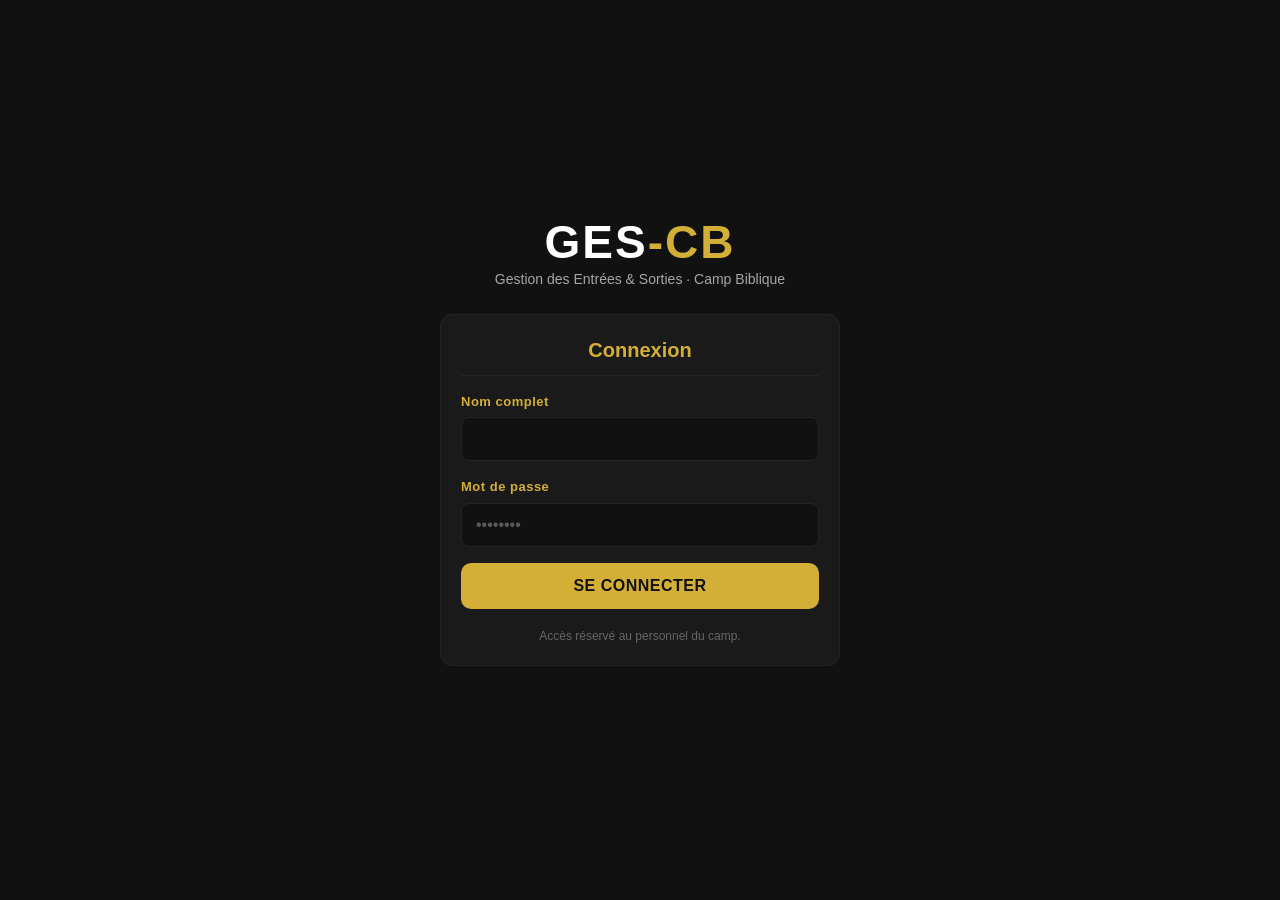
==== accueil.html @ 9dfbccb9 "first commit" ====
<!DOCTYPE html>
<html lang="fr">
<head>
  <meta charset="UTF-8" />
  <meta name="viewport" content="width=device-width, initial-scale=1.0" />
  <title>Accueil · GES-CB</title>
  <link rel="stylesheet" href="css/style.css" />
  <link rel="stylesheet" href="css/components.css" />
  <link rel="stylesheet" href="css/responsive.css" />
</head>
<body>
  <div class="conteneur">
    <div class="logo" style="margin-top:10px;">
      <div class="sigle">GES<span>-CB</span></div>
      <div class="sous-titre">Camp Biblique · Menu principal</div>
    </div>

    <div id="psaume-du-jour"></div>

    <div id="grille-menu" class="grille-menu"></div>
  </div>

  <script src="js/db.js"></script>
  <script src="js/auth.js"></script>
  <script src="js/ui.js"></script>
  <script>
    (function () {
      if (!AUTH.exigerSession()) return;
      UI.installerNavbar("accueil.html");

      const role = DB.roleActuel();
      const grille = document.getElementById("grille-menu");

      // Psaume du jour : visible pour l'agent de porte (Tantine Nadicha)
      if (role === "ADMIN") {
        const psaume = DB.psaumeDuJour();
        document.getElementById("psaume-du-jour").innerHTML =
          '<div class="psaume">' +
          '<div class="psaume-titre">📖 Psaume du jour</div>' +
          '<div class="psaume-texte">« ' + psaume.texte + ' »</div>' +
          '<div class="psaume-ref">— ' + psaume.reference + " —</div>" +
          "</div>";
      }

      const cartes = [];
      if (role === "ADMIN") {
        cartes.push(
          { href: "moniteurs.html", icone: "🎓", titre: "Moniteurs & Aides", desc: "Sorties et retours des moniteurs" },
          { href: "enfants.html", icone: "🧒", titre: "Enfants", desc: "Mouvements des enfants" },
          { href: "visiteurs.html", icone: "🤝", titre: "Visiteurs", desc: "Arrivées et départs" }
        );
      }
      if (role === "SUPER_ADMIN") {
        cartes.push(
          { href: "statistiques.html", icone: "📊", titre: "Statistiques", desc: "Présences en temps réel" }
        );
      }

      if (cartes.length === 0) {
        grille.innerHTML = '<p style="color:#888; text-align:center;">Aucun accès disponible.</p>';
        return;
      }

      grille.innerHTML = cartes
        .map(function (c) {
          return (
            '<a class="carte-menu" href="' + c.href + '">' +
            '<div class="icone">' + c.icone + "</div>" +
            "<h3>" + c.titre + "</h3>" +
            "<p>" + c.desc + "</p>" +
            "</a>"
          );
        })
        .join("");
    })();
  </script>
</body>
</html>
---- css/style.css ----
:root {
  --noir: #111111;
  --noir-2: #1A1A1A;
  --noir-3: #242424;
  --or: #D4AF37;
  --or-fonce: #C5A059;
  --blanc: #FFFFFF;
  --texte: #F8F9FA;
  --texte-muet: #A6A6A6;
  --vert: #27AE60;
  --rouge: #E74C3C;
  --orange: #E67E22;
  --danger-bg: #3A1414;
}

* {
  margin: 0;
  padding: 0;
  box-sizing: border-box;
}

html, body {
  height: 100%;
}

body {
  font-family: "Segoe UI", "Roboto", Arial, sans-serif;
  background: var(--noir);
  color: var(--texte);
  min-height: 100vh;
  line-height: 1.5;
}

/* FLASH ECRAN POUR VALIDATION (idee 4) */
body.flash-sortie::after {
  content: "";
  position: fixed;
  inset: 0;
  background: rgba(39, 174, 96, 0.25);
  pointer-events: none;
  animation: flashFade 0.6s ease-out forwards;
  z-index: 9999;
}

body.flash-retour::after {
  content: "";
  position: fixed;
  inset: 0;
  background: rgba(231, 76, 60, 0.25);
  pointer-events: none;
  animation: flashFade 0.6s ease-out forwards;
  z-index: 9999;
}

@keyframes flashFade {
  from { opacity: 1; }
  to { opacity: 0; }
}

/* PAGE CONNEXION */
.page-connexion {
  min-height: 100vh;
  display: flex;
  flex-direction: column;
  align-items: center;
  justify-content: center;
  padding: 20px;
}

.logo {
  text-align: center;
  margin-bottom: 24px;
}

.logo .sigle {
  font-size: 46px;
  font-weight: 900;
  letter-spacing: 2px;
  color: var(--blanc);
  line-height: 1;
}

.logo .sigle span {
  color: var(--or);
}

.logo h1 {
  font-size: 26px;
  margin-top: 8px;
  letter-spacing: 1px;
}

.logo .sous-titre {
  color: var(--texte-muet);
  font-size: 14px;
  margin-top: 4px;
}

/* HORLOGE */
.horloge {
  font-family: "Consolas", monospace;
  font-size: 20px;
  color: var(--or);
  letter-spacing: 2px;
}

/* HEADER + NAVIGATION */
.topbar {
  background: var(--noir-2);
  border-bottom: 2px solid var(--or);
  padding: 12px 16px;
  display: flex;
  flex-wrap: wrap;
  align-items: center;
  justify-content: space-between;
  gap: 10px;
  position: sticky;
  top: 0;
  z-index: 100;
}

.topbar .titre {
  font-size: 18px;
  font-weight: 700;
}

.topbar .titre span {
  color: var(--or);
}

.topbar .utilisateur {
  font-size: 13px;
  color: var(--texte-muet);
}

.topbar .utilisateur strong {
  color: var(--or);
}

nav.menu {
  background: var(--noir-2);
  display: flex;
  flex-wrap: wrap;
  gap: 6px;
  padding: 10px 16px;
  border-bottom: 1px solid var(--noir-3);
}

nav.menu a {
  color: var(--texte);
  text-decoration: none;
  padding: 8px 16px;
  border-radius: 6px;
  font-size: 14px;
  font-weight: 600;
  border: 1px solid transparent;
  transition: all 0.15s;
}

nav.menu a:hover {
  background: var(--noir-3);
  color: var(--or);
}

nav.menu a.active {
  background: var(--or);
  color: var(--noir);
}

.conteneur {
  max-width: 1100px;
  margin: 0 auto;
  padding: 20px 16px 60px;
}

/* ALERTE SORTIE LONGUE (idee 2) */
.alerte-longue {
  background: var(--danger-bg);
  border: 2px solid var(--rouge);
  color: #FFB3B3;
  border-radius: 10px;
  padding: 12px 16px;
  margin-bottom: 12px;
  font-weight: 700;
  display: flex;
  align-items: center;
  gap: 10px;
  animation: clignote 1.2s infinite;
}

@keyframes clignote {
  0%, 100% { box-shadow: 0 0 0 0 rgba(231, 76, 60, 0.5); }
  50% { box-shadow: 0 0 18px 4px rgba(231, 76, 60, 0.4); }
}

/* CARTES MENU ACCUEIL */
.psaume {
  background: var(--noir-2);
  border: 2px solid var(--or);
  border-radius: 12px;
  padding: 18px 22px;
  text-align: center;
  margin: 18px auto 0;
  max-width: 640px;
}

.psaume-titre {
  color: var(--or);
  font-weight: 800;
  letter-spacing: 1.5px;
  text-transform: uppercase;
  font-size: 13px;
  margin-bottom: 8px;
}

.psaume-texte {
  font-size: 18px;
  font-style: italic;
  line-height: 1.6;
}

.psaume-ref {
  color: var(--texte-muet);
  font-size: 14px;
  margin-top: 10px;
}

@media (max-width: 768px) {
  .psaume-texte {
    font-size: 16px;
  }
}


.grille-menu {
  display: grid;
  grid-template-columns: repeat(auto-fit, minmax(240px, 1fr));
  gap: 16px;
  margin-top: 20px;
}

.carte-menu {
  background: var(--noir-2);
  border: 1px solid var(--noir-3);
  border-radius: 12px;
  padding: 24px;
  text-align: center;
  text-decoration: none;
  color: var(--texte);
  transition: all 0.15s;
}

.carte-menu:hover {
  border-color: var(--or);
  transform: translateY(-3px);
}

.carte-menu .icone {
  font-size: 36px;
  margin-bottom: 10px;
}

.carte-menu h3 {
  color: var(--or);
  font-size: 18px;
}

.carte-menu p {
  color: var(--texte-muet);
  font-size: 13px;
  margin-top: 6px;
}
---- css/components.css ----
/* ====== FORMULAIRES ====== */
.form-groupe {
  margin-bottom: 16px;
}

label.champ-label {
  display: block;
  font-size: 13px;
  font-weight: 700;
  color: var(--or);
  margin-bottom: 6px;
  letter-spacing: 0.5px;
}

input[type="text"],
input[type="password"],
input[type="tel"],
input[type="search"],
select,
textarea {
  width: 100%;
  background: var(--noir);
  border: 1px solid var(--noir-3);
  color: var(--blanc);
  border-radius: 8px;
  padding: 12px 14px;
  font-size: 16px;
  outline: none;
  transition: border-color 0.15s;
}

input:focus,
select:focus,
textarea:focus {
  border-color: var(--or);
}

::placeholder {
  color: #5A5A5A;
}

/* ====== BOUTONS ====== */
.btn {
  display: inline-flex;
  align-items: center;
  justify-content: center;
  gap: 8px;
  background: var(--or);
  color: var(--noir);
  border: none;
  border-radius: 10px;
  padding: 14px 22px;
  font-size: 16px;
  font-weight: 800;
  cursor: pointer;
  transition: all 0.15s;
  width: 100%;
  text-transform: uppercase;
  letter-spacing: 0.5px;
}

.btn:hover {
  background: var(--or-fonce);
  transform: translateY(-1px);
}

.btn:active {
  transform: scale(0.98);
}

.btn:disabled {
  background: #3A3A3A;
  color: #777;
  cursor: not-allowed;
  transform: none;
}

.btn-gris {
  background: var(--noir-3);
  color: var(--texte);
}

.btn-gris:hover {
  background: #333;
  color: var(--or);
}

.btn-danger {
  background: var(--rouge);
  color: var(--blanc);
}

.btn-danger:hover {
  background: #C0392B;
}

.btn-vert {
  background: var(--vert);
  color: var(--blanc);
}

.btn-vert:hover {
  background: #1E8449;
}

.btn-petit {
  padding: 8px 14px;
  font-size: 13px;
  border-radius: 8px;
  width: auto;
}

.btn-deconnexion {
  background: transparent;
  border: 1px solid var(--rouge);
  color: var(--rouge);
  padding: 6px 12px;
  font-size: 13px;
  border-radius: 8px;
  cursor: pointer;
  width: auto;
}

.btn-deconnexion:hover {
  background: var(--rouge);
  color: var(--blanc);
}

/* ====== CARTES / PANNEAUX ====== */
.carte {
  background: var(--noir-2);
  border: 1px solid var(--noir-3);
  border-radius: 12px;
  padding: 20px;
  margin-bottom: 16px;
}

.carte h2 {
  color: var(--or);
  font-size: 20px;
  margin-bottom: 16px;
  border-bottom: 1px solid var(--noir-3);
  padding-bottom: 10px;
}

.carte h3 {
  color: var(--or);
  font-size: 16px;
  margin-bottom: 12px;
}

.deux-colonnes {
  display: grid;
  grid-template-columns: 1fr 1fr;
  gap: 16px;
}

@media (max-width: 800px) {
  .deux-colonnes {
    grid-template-columns: 1fr;
  }
}

/* ====== GRILLE NOMS / INITIALES (agents) ====== */
.grille-personnes {
  display: grid;
  grid-template-columns: repeat(auto-fill, minmax(150px, 1fr));
  gap: 12px;
  margin: 12px 0;
}

.carte-personne {
  background: var(--noir);
  border: 2px solid var(--noir-3);
  border-radius: 10px;
  padding: 12px;
  text-align: center;
  cursor: pointer;
  transition: all 0.12s;
  user-select: none;
}

.carte-personne:hover {
  border-color: var(--or);
}

.carte-personne.selectionnee {
  background: var(--noir-3);
  border-color: var(--or);
  box-shadow: 0 0 12px rgba(212, 175, 55, 0.35);
}

.carte-personne .initiale {
  display: block;
  font-size: 22px;
  font-weight: 900;
  color: var(--or);
}

.carte-personne .nom {
  display: block;
  font-size: 13px;
  color: var(--texte);
  margin-top: 4px;
  word-break: break-word;
}

.carte-personne .role {
  display: block;
  font-size: 11px;
  color: var(--texte-muet);
  margin-top: 2px;
}

.carte-personne.dehors {
  border-color: var(--rouge);
}

.carte-personne.dehors .initiale {
  color: var(--rouge);
}

/* ====== TABLEAUX ====== */
.tableau-enveloppe {
  overflow-x: auto;
}

table.tableau {
  width: 100%;
  border-collapse: collapse;
  background: var(--noir);
  border-radius: 10px;
  overflow: hidden;
}

table.tableau th {
  background: var(--noir-3);
  color: var(--or);
  text-align: left;
  padding: 10px 12px;
  font-size: 13px;
  text-transform: uppercase;
  letter-spacing: 0.5px;
  white-space: nowrap;
}

table.tableau td {
  padding: 10px 12px;
  border-top: 1px solid var(--noir-3);
  font-size: 14px;
  vertical-align: middle;
}

.badge {
  display: inline-block;
  padding: 4px 10px;
  border-radius: 20px;
  font-size: 12px;
  font-weight: 800;
}

.badge-vert {
  background: rgba(39, 174, 96, 0.15);
  color: var(--vert);
  border: 1px solid var(--vert);
}

.badge-rouge {
  background: rgba(231, 76, 60, 0.15);
  color: var(--rouge);
  border: 1px solid var(--rouge);
}

.badge-orange {
  background: rgba(230, 126, 34, 0.15);
  color: var(--orange);
  border: 1px solid var(--orange);
}

/* ====== STATISTIQUES ====== */
.grille-stats {
  display: grid;
  grid-template-columns: repeat(auto-fit, minmax(200px, 1fr));
  gap: 14px;
  margin-bottom: 20px;
}

.carte-stat {
  background: var(--noir-2);
  border: 1px solid var(--noir-3);
  border-radius: 12px;
  padding: 18px;
  text-align: center;
}

.carte-stat .valeur {
  font-size: 40px;
  font-weight: 900;
  color: var(--or);
}

.carte-stat .libelle {
  font-size: 13px;
  color: var(--texte-muet);
  margin-top: 4px;
  text-transform: uppercase;
  letter-spacing: 0.5px;
}

.carte-stat.danger .valeur {
  color: var(--rouge);
}

/* ====== TOAST ====== */
#zone-toast {
  position: fixed;
  bottom: 20px;
  left: 50%;
  transform: translateX(-50%);
  z-index: 10000;
  display: flex;
  flex-direction: column;
  gap: 8px;
  width: min(92vw, 420px);
}

.toast {
  background: var(--noir-2);
  border: 2px solid var(--or);
  color: var(--texte);
  padding: 12px 16px;
  border-radius: 10px;
  font-weight: 700;
  text-align: center;
  box-shadow: 0 6px 20px rgba(0, 0, 0, 0.6);
  animation: toastIn 0.25s ease-out;
}

.toast.erreur {
  border-color: var(--rouge);
  color: #FFB3B3;
}

.toast.ok {
  border-color: var(--vert);
}

@keyframes toastIn {
  from { opacity: 0; transform: translateY(12px); }
  to { opacity: 1; transform: translateY(0); }
}

/* ====== MODALE (historique, idees 3) ====== */
.modale-fond {
  position: fixed;
  inset: 0;
  background: rgba(0, 0, 0, 0.75);
  display: none;
  align-items: center;
  justify-content: center;
  z-index: 2000;
  padding: 16px;
}

.modale-fond.visible {
  display: flex;
}

.modale {
  background: var(--noir-2);
  border: 2px solid var(--or);
  border-radius: 12px;
  width: min(94vw, 640px);
  max-height: 85vh;
  overflow-y: auto;
  padding: 20px;
}

.modale h3 {
  color: var(--or);
  margin-bottom: 12px;
}

.modale .fermer {
  float: right;
  background: none;
  border: none;
  color: var(--rouge);
  font-size: 22px;
  cursor: pointer;
}

/* ====== BARRE RECHERCHE ====== */
.barre-recherche {
  position: relative;
  margin-bottom: 14px;
}

.barre-recherche input {
  padding-left: 40px;
  font-size: 17px;
}

.barre-recherche .loupe {
  position: absolute;
  left: 14px;
  top: 50%;
  transform: translateY(-50%);
  color: var(--or);
  font-size: 16px;
}

.suggestion {
  margin-top: 8px;
}

.suggestion .sug {
  display: inline-block;
  background: var(--noir-3);
  border: 1px solid var(--noir-3);
  color: var(--texte);
  border-radius: 20px;
  padding: 6px 14px;
  margin: 4px 4px 0 0;
  cursor: pointer;
  font-size: 13px;
}

.suggestion .sug:hover {
  border-color: var(--or);
  color: var(--or);
}

/* ====== RECAP SORTIE (bas de page) ====== */
.recap-zone {
  margin-top: 16px;
  padding: 16px;
  background: var(--noir);
  border: 1px dashed var(--or);
  border-radius: 10px;
  font-size: 14px;
  color: var(--texte);
  display: none;
}

.recap-zone.visible {
  display: block;
}

.recap-zone .ligne {
  display: flex;
  justify-content: space-between;
  padding: 4px 0;
  border-bottom: 1px solid var(--noir-3);
}

.recap-zone .ligne:last-child {
  border-bottom: none;
}

.recap-zone .label {
  color: var(--texte-muet);
}
---- css/responsive.css ----
/* ====== RESPONSIVE ====== */
@media (max-width: 768px) {
  .topbar {
    padding: 10px 12px;
  }

  .topbar .titre {
    font-size: 15px;
  }

  .horloge {
    font-size: 15px;
  }

  nav.menu a {
    padding: 10px 12px;
    font-size: 13px;
    flex: 1;
    text-align: center;
    min-width: 44%;
  }

  .grille-personnes {
    grid-template-columns: repeat(auto-fill, minmax(120px, 1fr));
    gap: 8px;
  }

  .carte-personne {
    padding: 10px 6px;
  }

  .carte-personne .initiale {
    font-size: 18px;
  }

  .btn {
    padding: 15px 14px;
    font-size: 15px;
  }

  .conteneur {
    padding: 14px 12px 80px;
  }

  .carte-stat .valeur {
    font-size: 32px;
  }
}

@media (max-width: 420px) {
  .grille-menu {
    grid-template-columns: 1fr;
  }

  .logo h1 {
    font-size: 21px;
  }
}

/* Orientation paysage smartphone : compact */
@media (max-width: 900px) and (orientation: landscape) {
  .topbar {
    position: static;
  }
}

/* Aides pour grand écran tactile */
@media (min-width: 1024px) {
  .btn {
    cursor: pointer;
  }
}
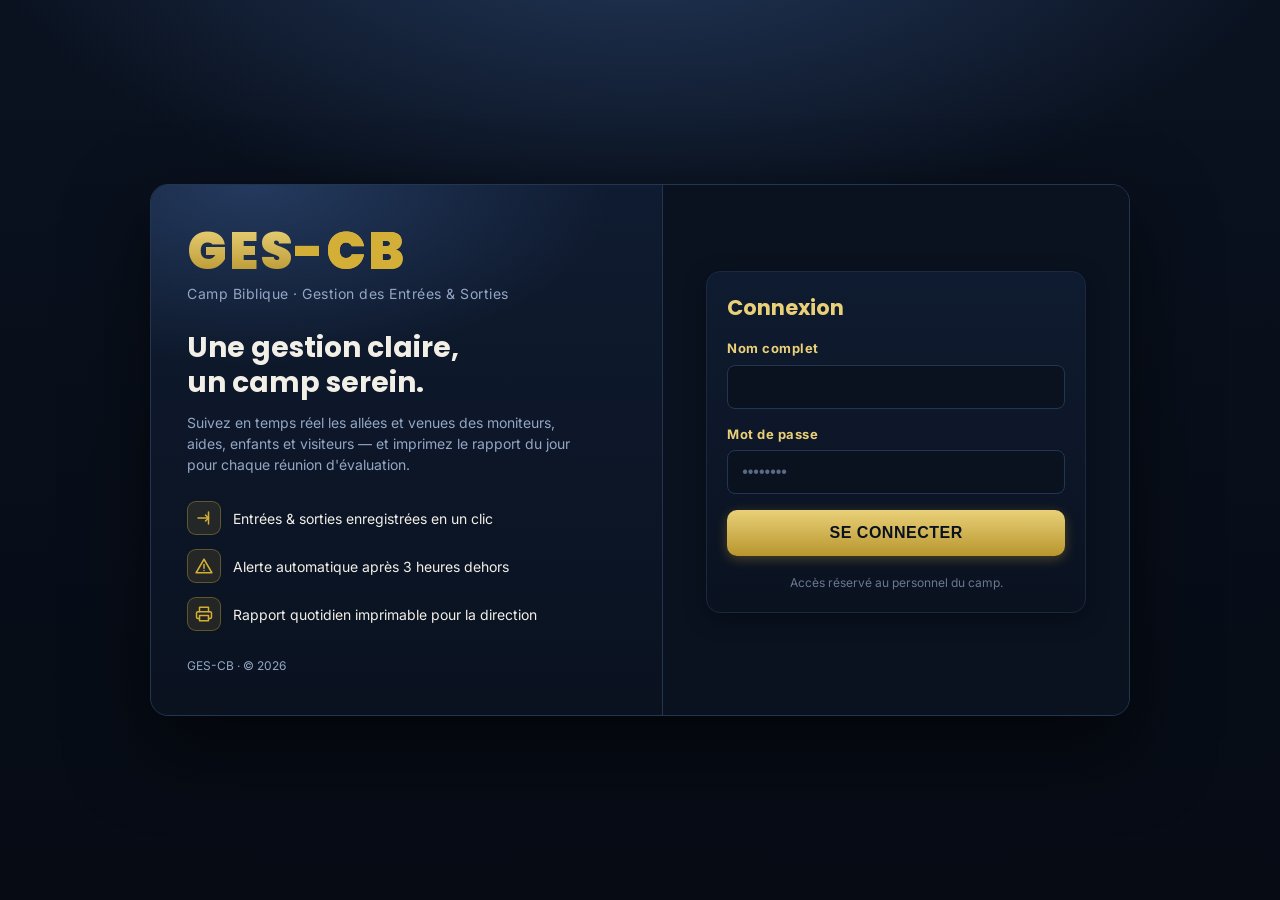
==== commit dc0bd59d: "Polices Poppins/Inter embarquees, icones SVG, connexion 2 panneaux, favicon, splash accueil" ====
--- a/accueil.html
+++ b/accueil.html
@@ -4,15 +4,30 @@
   <meta charset="UTF-8" />
   <meta name="viewport" content="width=device-width, initial-scale=1.0" />
   <title>Accueil · GES-CB</title>
+  <link rel="icon" href="favicon.svg" type="image/svg+xml" />
+  <link rel="stylesheet" href="css/fonts.css" />
   <link rel="stylesheet" href="css/style.css" />
   <link rel="stylesheet" href="css/components.css" />
   <link rel="stylesheet" href="css/responsive.css" />
 </head>
 <body>
+  <div id="splash" class="splash">
+    <div class="splash-sigle">GES<span>-CB</span></div>
+    <div class="splash-ligne"></div>
+    <div class="splash-sous">Camp Biblique</div>
+    <div class="splash-bienvenue">Bienvenue</div>
+  </div>
+
   <div class="conteneur">
-    <div class="logo" style="margin-top:10px;">
-      <div class="sigle">GES<span>-CB</span></div>
-      <div class="sous-titre">Camp Biblique · Menu principal</div>
+
+    <div class="en-tete-page">
+      <span class="en-tete-icone">
+        <svg class="icone" width="28" height="28" viewBox="0 0 24 24" fill="none" stroke="currentColor" stroke-width="2" stroke-linecap="round" stroke-linejoin="round" aria-hidden="true"><path d="M3 11.5 12 4l9 7.5"/><path d="M5.5 9.5V21h13V9.5"/><path d="M10 21v-6h4v6"/></svg>
+      </span>
+      <div>
+        <h1>Accueil</h1>
+        <p>Camp Biblique · Menu principal</p>
+      </div>
     </div>
 
     <div id="psaume-du-jour"></div>
@@ -23,55 +38,57 @@
   <script src="js/db.js"></script>
   <script src="js/auth.js"></script>
   <script src="js/ui.js"></script>
+  <script src="js/icons.js"></script>
   <script>
     (function () {
       if (!AUTH.exigerSession()) return;
       UI.installerNavbar("accueil.html");
 
-      const role = DB.roleActuel();
       const grille = document.getElementById("grille-menu");
 
-      // Psaume du jour : visible pour l'agent de porte (Tantine Nadicha)
-      if (role === "ADMIN") {
-        const psaume = DB.psaumeDuJour();
-        document.getElementById("psaume-du-jour").innerHTML =
-          '<div class="psaume">' +
-          '<div class="psaume-titre">📖 Psaume du jour</div>' +
-          '<div class="psaume-texte">« ' + psaume.texte + ' »</div>' +
-          '<div class="psaume-ref">— ' + psaume.reference + " —</div>" +
-          "</div>";
-      }
+      // Psaume du jour : visible pour Tantine Nadicha
+      const psaume = DB.psaumeDuJour();
+      document.getElementById("psaume-du-jour").innerHTML =
+        '<div class="psaume">' +
+        '<div class="psaume-titre">' +
+        '<svg class="icone" width="16" height="16" viewBox="0 0 24 24" fill="none" stroke="currentColor" stroke-width="2" stroke-linecap="round" stroke-linejoin="round" aria-hidden="true"><path d="M2 3h6a4 4 0 0 1 4 4v14a3 3 0 0 0-3-3H2z"/><path d="M22 3h-6a4 4 0 0 0-4 4v14a3 3 0 0 1 3-3h7z"/></svg>' +
+        " Psaume du jour</div>" +
+        '<div class="psaume-texte">« ' + psaume.texte + ' »</div>' +
+        '<div class="psaume-ref">— ' + psaume.reference + " —</div>" +
+        "</div>";
 
-      const cartes = [];
-      if (role === "ADMIN") {
-        cartes.push(
-          { href: "moniteurs.html", icone: "🎓", titre: "Moniteurs & Aides", desc: "Sorties et retours des moniteurs" },
-          { href: "enfants.html", icone: "🧒", titre: "Enfants", desc: "Mouvements des enfants" },
-          { href: "visiteurs.html", icone: "🤝", titre: "Visiteurs", desc: "Arrivées et départs" }
-        );
-      }
-      if (role === "SUPER_ADMIN") {
-        cartes.push(
-          { href: "statistiques.html", icone: "📊", titre: "Statistiques", desc: "Présences en temps réel" }
-        );
-      }
-
-      if (cartes.length === 0) {
-        grille.innerHTML = '<p style="color:#888; text-align:center;">Aucun accès disponible.</p>';
-        return;
-      }
+      const cartes = [
+        { href: "moniteurs.html", icone: "users", titre: "Moniteurs", desc: "Sorties et retours des moniteurs" },
+        { href: "aides.html", icone: "helpers", titre: "Aides-Moniteurs", desc: "Sorties et retours des aides" },
+        { href: "enfants.html", icone: "child", titre: "Enfants", desc: "Mouvements des enfants" },
+        { href: "visiteurs.html", icone: "door", titre: "Visiteurs", desc: "Arrivées et départs" },
+        { href: "statistiques.html", icone: "chart", titre: "Statistiques", desc: "Présences en temps réel" },
+      ];
 
       grille.innerHTML = cartes
-        .map(function (c) {
+        .map(function (c, i) {
           return (
-            '<a class="carte-menu" href="' + c.href + '">' +
-            '<div class="icone">' + c.icone + "</div>" +
+            '<a class="carte-menu animer" style="animation-delay:' + (0.15 + i * 0.08) + 's" href="' + c.href + '">' +
+            '<div class="icone">' + ICONES(c.icone, 34) + "</div>" +
             "<h3>" + c.titre + "</h3>" +
             "<p>" + c.desc + "</p>" +
             "</a>"
           );
         })
         .join("");
+
+      // Splash de bienvenue : s'estompe après 1,4s (ou au clic)
+      const splash = document.getElementById("splash");
+      function fermerSplash() {
+        if (!splash) return;
+        splash.classList.add("sortie");
+        setTimeout(function () {
+          splash.remove();
+          document.body.classList.add("revele");
+        }, 550);
+      }
+      splash.addEventListener("click", fermerSplash);
+      setTimeout(fermerSplash, 1400);
     })();
   </script>
 </body>
--- a/css/fonts.css
+++ b/css/fonts.css
@@ -0,0 +1,196 @@
+/* =====================================================
+   GES-CB — Polices embarquées (Poppins + Inter)
+   Fonctionne 100% hors-ligne (fichiers locaux).
+   ===================================================== */
+
+/* ----- Inter : texte courant ----- */
+@font-face {
+  font-family: "Inter";
+  font-style: normal;
+  font-weight: 400;
+  src: url("../fonts/inter-400-latin.woff2") format("woff2");
+  unicode-range: U+0000-00FF, U+0131, U+0152-0153, U+02BB-02BC, U+02C6, U+02DA,
+    U+02DC, U+2000-206F, U+2074, U+20AC, U+2122, U+2191, U+2193, U+2212, U+2215,
+    U+FEFF, U+FFFD;
+}
+
+@font-face {
+  font-family: "Inter";
+  font-style: normal;
+  font-weight: 400;
+  src: url("../fonts/inter-400-latin-ext.woff2") format("woff2");
+  unicode-range: U+0100-024F, U+0259, U+1E00-1EFF, U+2020, U+20A0-20AB,
+    U+20AD-20CF, U+2113, U+2C60-2C7F, U+A720-A7FF;
+}
+
+@font-face {
+  font-family: "Inter";
+  font-style: normal;
+  font-weight: 500;
+  src: url("../fonts/inter-500-latin.woff2") format("woff2");
+  unicode-range: U+0000-00FF, U+0131, U+0152-0153, U+02BB-02BC, U+02C6, U+02DA,
+    U+02DC, U+2000-206F, U+2074, U+20AC, U+2122, U+2191, U+2193, U+2212, U+2215,
+    U+FEFF, U+FFFD;
+}
+
+@font-face {
+  font-family: "Inter";
+  font-style: normal;
+  font-weight: 500;
+  src: url("../fonts/inter-500-latin-ext.woff2") format("woff2");
+  unicode-range: U+0100-024F, U+0259, U+1E00-1EFF, U+2020, U+20A0-20AB,
+    U+20AD-20CF, U+2113, U+2C60-2C7F, U+A720-A7FF;
+}
+
+@font-face {
+  font-family: "Inter";
+  font-style: normal;
+  font-weight: 600;
+  src: url("../fonts/inter-600-latin.woff2") format("woff2");
+  unicode-range: U+0000-00FF, U+0131, U+0152-0153, U+02BB-02BC, U+02C6, U+02DA,
+    U+02DC, U+2000-206F, U+2074, U+20AC, U+2122, U+2191, U+2193, U+2212, U+2215,
+    U+FEFF, U+FFFD;
+}
+
+@font-face {
+  font-family: "Inter";
+  font-style: normal;
+  font-weight: 600;
+  src: url("../fonts/inter-600-latin-ext.woff2") format("woff2");
+  unicode-range: U+0100-024F, U+0259, U+1E00-1EFF, U+2020, U+20A0-20AB,
+    U+20AD-20CF, U+2113, U+2C60-2C7F, U+A720-A7FF;
+}
+
+@font-face {
+  font-family: "Inter";
+  font-style: normal;
+  font-weight: 700;
+  src: url("../fonts/inter-700-latin.woff2") format("woff2");
+  unicode-range: U+0000-00FF, U+0131, U+0152-0153, U+02BB-02BC, U+02C6, U+02DA,
+    U+02DC, U+2000-206F, U+2074, U+20AC, U+2122, U+2191, U+2193, U+2212, U+2215,
+    U+FEFF, U+FFFD;
+}
+
+@font-face {
+  font-family: "Inter";
+  font-style: normal;
+  font-weight: 700;
+  src: url("../fonts/inter-700-latin-ext.woff2") format("woff2");
+  unicode-range: U+0100-024F, U+0259, U+1E00-1EFF, U+2020, U+20A0-20AB,
+    U+20AD-20CF, U+2113, U+2C60-2C7F, U+A720-A7FF;
+}
+
+/* ----- Poppins : titres ----- */
+@font-face {
+  font-family: "Poppins";
+  font-style: normal;
+  font-weight: 400;
+  src: url("../fonts/poppins-400-latin.woff2") format("woff2");
+  unicode-range: U+0000-00FF, U+0131, U+0152-0153, U+02BB-02BC, U+02C6, U+02DA,
+    U+02DC, U+2000-206F, U+2074, U+20AC, U+2122, U+2191, U+2193, U+2212, U+2215,
+    U+FEFF, U+FFFD;
+}
+
+@font-face {
+  font-family: "Poppins";
+  font-style: normal;
+  font-weight: 400;
+  src: url("../fonts/poppins-400-latin-ext.woff2") format("woff2");
+  unicode-range: U+0100-024F, U+0259, U+1E00-1EFF, U+2020, U+20A0-20AB,
+    U+20AD-20CF, U+2113, U+2C60-2C7F, U+A720-A7FF;
+}
+
+@font-face {
+  font-family: "Poppins";
+  font-style: normal;
+  font-weight: 500;
+  src: url("../fonts/poppins-500-latin.woff2") format("woff2");
+  unicode-range: U+0000-00FF, U+0131, U+0152-0153, U+02BB-02BC, U+02C6, U+02DA,
+    U+02DC, U+2000-206F, U+2074, U+20AC, U+2122, U+2191, U+2193, U+2212, U+2215,
+    U+FEFF, U+FFFD;
+}
+
+@font-face {
+  font-family: "Poppins";
+  font-style: normal;
+  font-weight: 500;
+  src: url("../fonts/poppins-500-latin-ext.woff2") format("woff2");
+  unicode-range: U+0100-024F, U+0259, U+1E00-1EFF, U+2020, U+20A0-20AB,
+    U+20AD-20CF, U+2113, U+2C60-2C7F, U+A720-A7FF;
+}
+
+@font-face {
+  font-family: "Poppins";
+  font-style: normal;
+  font-weight: 600;
+  src: url("../fonts/poppins-600-latin.woff2") format("woff2");
+  unicode-range: U+0000-00FF, U+0131, U+0152-0153, U+02BB-02BC, U+02C6, U+02DA,
+    U+02DC, U+2000-206F, U+2074, U+20AC, U+2122, U+2191, U+2193, U+2212, U+2215,
+    U+FEFF, U+FFFD;
+}
+
+@font-face {
+  font-family: "Poppins";
+  font-style: normal;
+  font-weight: 600;
+  src: url("../fonts/poppins-600-latin-ext.woff2") format("woff2");
+  unicode-range: U+0100-024F, U+0259, U+1E00-1EFF, U+2020, U+20A0-20AB,
+    U+20AD-20CF, U+2113, U+2C60-2C7F, U+A720-A7FF;
+}
+
+@font-face {
+  font-family: "Poppins";
+  font-style: normal;
+  font-weight: 700;
+  src: url("../fonts/poppins-700-latin.woff2") format("woff2");
+  unicode-range: U+0000-00FF, U+0131, U+0152-0153, U+02BB-02BC, U+02C6, U+02DA,
+    U+02DC, U+2000-206F, U+2074, U+20AC, U+2122, U+2191, U+2193, U+2212, U+2215,
+    U+FEFF, U+FFFD;
+}
+
+@font-face {
+  font-family: "Poppins";
+  font-style: normal;
+  font-weight: 700;
+  src: url("../fonts/poppins-700-latin-ext.woff2") format("woff2");
+  unicode-range: U+0100-024F, U+0259, U+1E00-1EFF, U+2020, U+20A0-20AB,
+    U+20AD-20CF, U+2113, U+2C60-2C7F, U+A720-A7FF;
+}
+
+@font-face {
+  font-family: "Poppins";
+  font-style: normal;
+  font-weight: 800;
+  src: url("../fonts/poppins-800-latin.woff2") format("woff2");
+  unicode-range: U+0000-00FF, U+0131, U+0152-0153, U+02BB-02BC, U+02C6, U+02DA,
+    U+02DC, U+2000-206F, U+2074, U+20AC, U+2122, U+2191, U+2193, U+2212, U+2215,
+    U+FEFF, U+FFFD;
+}
+
+@font-face {
+  font-family: "Poppins";
+  font-style: normal;
+  font-weight: 800;
+  src: url("../fonts/poppins-800-latin-ext.woff2") format("woff2");
+  unicode-range: U+0100-024F, U+0259, U+1E00-1EFF, U+2020, U+20A0-20AB,
+    U+20AD-20CF, U+2113, U+2C60-2C7F, U+A720-A7FF;
+}
+
+@font-face {
+  font-family: "Poppins";
+  font-style: normal;
+  font-weight: 900;
+  src: url("../fonts/poppins-900-latin.woff2") format("woff2");
+  unicode-range: U+0000-00FF, U+0131, U+0152-0153, U+02BB-02BC, U+02C6, U+02DA,
+    U+02DC, U+2000-206F, U+2074, U+20AC, U+2122, U+2191, U+2193, U+2212, U+2215,
+    U+FEFF, U+FFFD;
+}
+
+@font-face {
+  font-family: "Poppins";
+  font-style: normal;
+  font-weight: 900;
+  src: url("../fonts/poppins-900-latin-ext.woff2") format("woff2");
+  unicode-range: U+0100-024F, U+0259, U+1E00-1EFF, U+2020, U+20A0-20AB,
+    U+20AD-20CF, U+2113, U+2C60-2C7F, U+A720-A7FF;
+}
--- a/css/style.css
+++ b/css/style.css
@@ -1,16 +1,21 @@
 :root {
-  --noir: #111111;
-  --noir-2: #1A1A1A;
-  --noir-3: #242424;
+  /* Palette Royal — bleu nuit & or */
+  --bleu-nuit: #0A1220;
+  --bleu-nuit-2: #0F1B30;
+  --bleu-nuit-3: #182940;
+  --bleu-nuit-4: #223652;
   --or: #D4AF37;
-  --or-fonce: #C5A059;
+  --or-clair: #E9D078;
+  --or-fonce: #B8962E;
   --blanc: #FFFFFF;
-  --texte: #F8F9FA;
-  --texte-muet: #A6A6A6;
-  --vert: #27AE60;
+  --texte: #F2EFE7;
+  --texte-muet: #93A6C4;
+  --vert: #2ECC71;
   --rouge: #E74C3C;
   --orange: #E67E22;
   --danger-bg: #3A1414;
+  --serif: "Poppins", "Segoe UI", Arial, sans-serif;
+  --sans: "Inter", "Segoe UI", "Roboto", Arial, sans-serif;
 }
 
 * {
@@ -24,11 +29,55 @@
 }
 
 body {
-  font-family: "Segoe UI", "Roboto", Arial, sans-serif;
-  background: var(--noir);
+  font-family: var(--sans);
   color: var(--texte);
   min-height: 100vh;
   line-height: 1.5;
+  background:
+    radial-gradient(1100px 520px at 50% -10%, rgba(56, 88, 140, 0.55) 0%, transparent 60%),
+    linear-gradient(180deg, var(--bleu-nuit) 0%, #060B14 100%);
+  background-attachment: fixed;
+}
+
+/* Icône SVG générique : s'aligne sur le texte */
+.icone {
+  display: inline-block;
+  vertical-align: middle;
+  flex-shrink: 0;
+}
+
+::selection {
+  background: var(--or);
+  color: var(--bleu-nuit);
+}
+
+/* Barre de défilement */
+::-webkit-scrollbar {
+  width: 10px;
+  height: 10px;
+}
+
+::-webkit-scrollbar-track {
+  background: var(--bleu-nuit);
+}
+
+::-webkit-scrollbar-thumb {
+  background: var(--bleu-nuit-4);
+  border-radius: 6px;
+}
+
+::-webkit-scrollbar-thumb:hover {
+  background: var(--or-fonce);
+}
+
+/* Apparition douce des pages */
+body {
+  animation: apparition 0.4s ease-out;
+}
+
+@keyframes apparition {
+  from { opacity: 0; transform: translateY(6px); }
+  to { opacity: 1; transform: translateY(0); }
 }
 
 /* FLASH ECRAN POUR VALIDATION (idee 4) */
@@ -36,7 +85,7 @@
   content: "";
   position: fixed;
   inset: 0;
-  background: rgba(39, 174, 96, 0.25);
+  background: rgba(46, 204, 113, 0.28);
   pointer-events: none;
   animation: flashFade 0.6s ease-out forwards;
   z-index: 9999;
@@ -46,7 +95,7 @@
   content: "";
   position: fixed;
   inset: 0;
-  background: rgba(231, 76, 60, 0.25);
+  background: rgba(231, 76, 60, 0.28);
   pointer-events: none;
   animation: flashFade 0.6s ease-out forwards;
   z-index: 9999;
@@ -57,34 +106,145 @@
   to { opacity: 0; }
 }
 
-/* PAGE CONNEXION */
+/* PAGE CONNEXION — 2 panneaux */
 .page-connexion {
   min-height: 100vh;
   display: flex;
-  flex-direction: column;
   align-items: center;
   justify-content: center;
   padding: 20px;
 }
 
+.panneau-connexion {
+  display: grid;
+  grid-template-columns: 1.1fr 1fr;
+  width: min(980px, 96vw);
+  background: var(--bleu-nuit-2);
+  border: 1px solid var(--bleu-nuit-4);
+  border-radius: 18px;
+  overflow: hidden;
+  box-shadow: 0 30px 80px rgba(0, 0, 0, 0.6);
+}
+
+/* Panneau gauche : identité du camp */
+.panneau-gauche {
+  background:
+    radial-gradient(600px 300px at 20% 0%, rgba(56, 88, 140, 0.5) 0%, transparent 60%),
+    linear-gradient(180deg, var(--bleu-nuit-2), var(--bleu-nuit));
+  padding: 40px 36px;
+  display: flex;
+  flex-direction: column;
+  gap: 26px;
+  border-right: 1px solid var(--bleu-nuit-4);
+}
+
+.panneau-gauche .logo {
+  margin-bottom: 0;
+  text-align: left;
+}
+
+.panneau-gauche .sigle {
+  font-size: 44px;
+}
+
+.panneau-gauche .sous-titre {
+  font-size: 13px;
+}
+
+.panneau-gauche .accroche h1 {
+  font-family: var(--serif);
+  font-size: 28px;
+  line-height: 1.25;
+  font-weight: 700;
+}
+
+.panneau-gauche .accroche p {
+  color: var(--texte-muet);
+  font-size: 14px;
+  margin-top: 12px;
+  max-width: 44ch;
+}
+
+.points-forts {
+  list-style: none;
+  display: flex;
+  flex-direction: column;
+  gap: 14px;
+}
+
+.points-forts li {
+  display: flex;
+  align-items: center;
+  gap: 12px;
+  font-size: 14px;
+  color: var(--texte);
+}
+
+.points-forts .icone {
+  color: var(--or);
+  background: rgba(212, 175, 55, 0.12);
+  border: 1px solid rgba(212, 175, 55, 0.35);
+  border-radius: 9px;
+  padding: 7px;
+  width: 34px;
+  height: 34px;
+}
+
+.pied-gauche {
+  margin-top: auto;
+  font-size: 12px;
+  color: var(--texte-muet);
+}
+
+/* Panneau droit : formulaire */
+.panneau-droit {
+  display: flex;
+  align-items: center;
+  justify-content: center;
+  padding: 36px 32px;
+  background: var(--bleu-nuit);
+}
+
+.connexion-carte {
+  width: 100%;
+  max-width: 380px;
+  margin: 0;
+}
+
+@media (max-width: 820px) {
+  .panneau-connexion {
+    grid-template-columns: 1fr;
+  }
+
+  .panneau-gauche {
+    display: none;
+  }
+}
+
 .logo {
   text-align: center;
-  margin-bottom: 24px;
+  margin-bottom: 28px;
 }
 
 .logo .sigle {
-  font-size: 46px;
+  font-family: var(--serif);
+  font-size: 52px;
   font-weight: 900;
   letter-spacing: 2px;
-  color: var(--blanc);
+  color: var(--texte);
   line-height: 1;
+  background: linear-gradient(180deg, var(--or-clair), var(--or-fonce));
+  -webkit-background-clip: text;
+  background-clip: text;
+  -webkit-text-fill-color: transparent;
 }
 
 .logo .sigle span {
-  color: var(--or);
+  -webkit-text-fill-color: var(--or);
 }
 
 .logo h1 {
+  font-family: var(--serif);
   font-size: 26px;
   margin-top: 8px;
   letter-spacing: 1px;
@@ -93,20 +253,22 @@
 .logo .sous-titre {
   color: var(--texte-muet);
   font-size: 14px;
-  margin-top: 4px;
+  margin-top: 6px;
+  letter-spacing: 0.5px;
 }
 
 /* HORLOGE */
 .horloge {
   font-family: "Consolas", monospace;
   font-size: 20px;
-  color: var(--or);
+  color: var(--or-clair);
   letter-spacing: 2px;
+  text-shadow: 0 0 12px rgba(212, 175, 55, 0.35);
 }
 
 /* HEADER + NAVIGATION */
 .topbar {
-  background: var(--noir-2);
+  background: linear-gradient(180deg, rgba(24, 41, 64, 0.95), rgba(15, 27, 48, 0.97));
   border-bottom: 2px solid var(--or);
   padding: 12px 16px;
   display: flex;
@@ -117,11 +279,14 @@
   position: sticky;
   top: 0;
   z-index: 100;
+  box-shadow: 0 4px 18px rgba(0, 0, 0, 0.45);
 }
 
 .topbar .titre {
-  font-size: 18px;
+  font-family: var(--serif);
+  font-size: 19px;
   font-weight: 700;
+  letter-spacing: 0.5px;
 }
 
 .topbar .titre span {
@@ -134,37 +299,52 @@
 }
 
 .topbar .utilisateur strong {
-  color: var(--or);
+  color: var(--or-clair);
 }
 
 nav.menu {
-  background: var(--noir-2);
+  background: rgba(10, 18, 32, 0.92);
   display: flex;
   flex-wrap: wrap;
   gap: 6px;
   padding: 10px 16px;
-  border-bottom: 1px solid var(--noir-3);
+  border-bottom: 1px solid var(--bleu-nuit-3);
+  backdrop-filter: blur(4px);
 }
 
 nav.menu a {
   color: var(--texte);
   text-decoration: none;
   padding: 8px 16px;
-  border-radius: 6px;
+  border-radius: 8px;
   font-size: 14px;
   font-weight: 600;
   border: 1px solid transparent;
   transition: all 0.15s;
+  display: inline-flex;
+  align-items: center;
+  gap: 7px;
+}
+
+nav.menu a .icone {
+  color: var(--or);
+  transition: color 0.15s;
 }
 
 nav.menu a:hover {
-  background: var(--noir-3);
-  color: var(--or);
+  background: var(--bleu-nuit-3);
+  color: var(--or-clair);
 }
 
 nav.menu a.active {
-  background: var(--or);
-  color: var(--noir);
+  background: linear-gradient(180deg, var(--or-clair), var(--or-fonce));
+  color: var(--bleu-nuit);
+  font-weight: 800;
+  box-shadow: 0 2px 10px rgba(212, 175, 55, 0.35);
+}
+
+nav.menu a.active .icone {
+  color: var(--bleu-nuit);
 }
 
 .conteneur {
@@ -173,9 +353,45 @@
   padding: 20px 16px 60px;
 }
 
+/* EN-TÊTE DE PAGE (titre + sous-titre + icône) */
+.en-tete-page {
+  display: flex;
+  align-items: center;
+  gap: 16px;
+  padding: 6px 2px 20px;
+}
+
+.en-tete-page .en-tete-icone {
+  display: flex;
+  align-items: center;
+  justify-content: center;
+  width: 56px;
+  height: 56px;
+  border-radius: 14px;
+  background: linear-gradient(180deg, var(--bleu-nuit-3), var(--bleu-nuit-2));
+  border: 1px solid var(--bleu-nuit-4);
+  color: var(--or);
+  box-shadow: 0 8px 20px rgba(0, 0, 0, 0.35), inset 0 0 18px rgba(212, 175, 55, 0.06);
+  flex-shrink: 0;
+}
+
+.en-tete-page h1 {
+  font-family: var(--serif);
+  font-size: 28px;
+  font-weight: 700;
+  letter-spacing: 0.5px;
+  line-height: 1.2;
+}
+
+.en-tete-page p {
+  color: var(--texte-muet);
+  font-size: 14px;
+  margin-top: 3px;
+}
+
 /* ALERTE SORTIE LONGUE (idee 2) */
 .alerte-longue {
-  background: var(--danger-bg);
+  background: linear-gradient(180deg, #451616, var(--danger-bg));
   border: 2px solid var(--rouge);
   color: #FFB3B3;
   border-radius: 10px;
@@ -193,76 +409,197 @@
   50% { box-shadow: 0 0 18px 4px rgba(231, 76, 60, 0.4); }
 }
 
+/* SPLASH DE BIENVENUE (accueil) */
+.splash {
+  position: fixed;
+  inset: 0;
+  z-index: 9999;
+  display: flex;
+  flex-direction: column;
+  align-items: center;
+  justify-content: center;
+  gap: 16px;
+  background:
+    radial-gradient(700px 400px at 50% 0%, rgba(56, 88, 140, 0.6) 0%, transparent 65%),
+    linear-gradient(180deg, var(--bleu-nuit) 0%, #060B14 100%);
+  transition: opacity 0.55s ease;
+  cursor: pointer;
+}
+
+.splash.sortie {
+  opacity: 0;
+  pointer-events: none;
+}
+
+.splash-sigle {
+  font-family: var(--serif);
+  font-size: 60px;
+  font-weight: 900;
+  letter-spacing: 3px;
+  background: linear-gradient(180deg, var(--or-clair), var(--or-fonce));
+  -webkit-background-clip: text;
+  background-clip: text;
+  -webkit-text-fill-color: transparent;
+  animation: splashPulse 1.3s ease-in-out infinite;
+}
+
+.splash-sigle span {
+  -webkit-text-fill-color: var(--or);
+}
+
+@keyframes splashPulse {
+  0%, 100% { opacity: 1; text-shadow: 0 0 22px rgba(212, 175, 55, 0.4); }
+  50% { opacity: 0.85; text-shadow: 0 0 42px rgba(212, 175, 55, 0.85); }
+}
+
+.splash-ligne {
+  width: 130px;
+  height: 2px;
+  background: linear-gradient(90deg, transparent, var(--or), transparent);
+  animation: splashEtire 0.9s ease-out;
+}
+
+@keyframes splashEtire {
+  from { transform: scaleX(0); opacity: 0; }
+  to { transform: scaleX(1); opacity: 1; }
+}
+
+.splash-sous {
+  color: var(--texte-muet);
+  font-size: 15px;
+  letter-spacing: 4px;
+  text-transform: uppercase;
+}
+
+.splash-bienvenue {
+  color: var(--or-clair);
+  font-size: 14px;
+  letter-spacing: 2px;
+  animation: splashApparait 0.8s ease-out;
+}
+
+@keyframes splashApparait {
+  from { opacity: 0; transform: translateY(8px); }
+  to { opacity: 1; transform: translateY(0); }
+}
+
+/* Révélation du contenu après le splash */
+body.revele .en-tete-page,
+body.revele .psaume {
+  animation: monter 0.5s ease-out both;
+}
+
+body.revele .grille-menu .carte-menu.animer {
+  animation: monter 0.5s ease-out both;
+}
+
+@keyframes monter {
+  from { opacity: 0; transform: translateY(14px); }
+  to { opacity: 1; transform: translateY(0); }
+}
+
 /* CARTES MENU ACCUEIL */
 .psaume {
-  background: var(--noir-2);
+  background:
+    linear-gradient(180deg, rgba(24, 41, 64, 0.8), rgba(15, 27, 48, 0.9)),
+    radial-gradient(400px 120px at 50% 0%, rgba(212, 175, 55, 0.15), transparent 70%);
   border: 2px solid var(--or);
-  border-radius: 12px;
-  padding: 18px 22px;
+  border-radius: 14px;
+  padding: 22px 26px;
   text-align: center;
   margin: 18px auto 0;
   max-width: 640px;
+  box-shadow: 0 8px 30px rgba(0, 0, 0, 0.4), inset 0 0 40px rgba(212, 175, 55, 0.04);
 }
 
 .psaume-titre {
-  color: var(--or);
+  color: var(--or-clair);
   font-weight: 800;
-  letter-spacing: 1.5px;
+  letter-spacing: 2px;
   text-transform: uppercase;
   font-size: 13px;
-  margin-bottom: 8px;
+  margin-bottom: 10px;
 }
 
 .psaume-texte {
-  font-size: 18px;
+  font-family: var(--serif);
+  font-size: 20px;
   font-style: italic;
   line-height: 1.6;
+  color: var(--texte);
 }
 
 .psaume-ref {
-  color: var(--texte-muet);
+  color: var(--or);
   font-size: 14px;
-  margin-top: 10px;
+  margin-top: 12px;
+  letter-spacing: 0.5px;
 }
 
 @media (max-width: 768px) {
   .psaume-texte {
-    font-size: 16px;
+    font-size: 17px;
   }
 }
-
 
 .grille-menu {
   display: grid;
   grid-template-columns: repeat(auto-fit, minmax(240px, 1fr));
   gap: 16px;
-  margin-top: 20px;
+  margin-top: 24px;
 }
 
 .carte-menu {
-  background: var(--noir-2);
-  border: 1px solid var(--noir-3);
-  border-radius: 12px;
-  padding: 24px;
+  background: linear-gradient(180deg, var(--bleu-nuit-2), var(--bleu-nuit));
+  border: 1px solid var(--bleu-nuit-3);
+  border-radius: 14px;
+  padding: 26px 20px;
   text-align: center;
   text-decoration: none;
   color: var(--texte);
-  transition: all 0.15s;
+  transition: all 0.18s;
+  position: relative;
+  overflow: hidden;
+}
+
+.carte-menu::before {
+  content: "";
+  position: absolute;
+  top: 0;
+  left: 0;
+  right: 0;
+  height: 3px;
+  background: linear-gradient(90deg, transparent, var(--or), transparent);
+  opacity: 0;
+  transition: opacity 0.18s;
 }
 
 .carte-menu:hover {
   border-color: var(--or);
-  transform: translateY(-3px);
+  transform: translateY(-4px);
+  box-shadow: 0 12px 30px rgba(0, 0, 0, 0.5);
+}
+
+.carte-menu:hover::before {
+  opacity: 1;
 }
 
 .carte-menu .icone {
-  font-size: 36px;
-  margin-bottom: 10px;
+  font-size: 38px;
+  margin-bottom: 12px;
+  filter: drop-shadow(0 4px 10px rgba(0, 0, 0, 0.4));
+  color: var(--or);
+  display: flex;
+  align-items: center;
+  justify-content: center;
+  margin-left: auto;
+  margin-right: auto;
 }
 
 .carte-menu h3 {
-  color: var(--or);
-  font-size: 18px;
+  color: var(--or-clair);
+  font-family: var(--serif);
+  font-size: 19px;
 }
 
 .carte-menu p {
--- a/css/components.css
+++ b/css/components.css
@@ -1,3 +1,7 @@
+/* =====================================================
+   GES-CB — Composants · Thème Royal (nuit & or)
+   ===================================================== */
+
 /* ====== FORMULAIRES ====== */
 .form-groupe {
   margin-bottom: 16px;
@@ -7,7 +11,7 @@
   display: block;
   font-size: 13px;
   font-weight: 700;
-  color: var(--or);
+  color: var(--or-clair);
   margin-bottom: 6px;
   letter-spacing: 0.5px;
 }
@@ -19,24 +23,25 @@
 select,
 textarea {
   width: 100%;
-  background: var(--noir);
-  border: 1px solid var(--noir-3);
+  background: var(--bleu-nuit);
+  border: 1px solid var(--bleu-nuit-4);
   color: var(--blanc);
   border-radius: 8px;
   padding: 12px 14px;
   font-size: 16px;
   outline: none;
-  transition: border-color 0.15s;
+  transition: border-color 0.15s, box-shadow 0.15s;
 }
 
 input:focus,
 select:focus,
 textarea:focus {
   border-color: var(--or);
+  box-shadow: 0 0 0 3px rgba(212, 175, 55, 0.18);
 }
 
 ::placeholder {
-  color: #5A5A5A;
+  color: #5A6A85;
 }
 
 /* ====== BOUTONS ====== */
@@ -45,8 +50,8 @@
   align-items: center;
   justify-content: center;
   gap: 8px;
-  background: var(--or);
-  color: var(--noir);
+  background: linear-gradient(180deg, var(--or-clair), var(--or-fonce));
+  color: var(--bleu-nuit);
   border: none;
   border-radius: 10px;
   padding: 14px 22px;
@@ -57,50 +62,56 @@
   width: 100%;
   text-transform: uppercase;
   letter-spacing: 0.5px;
+  box-shadow: 0 3px 12px rgba(212, 175, 55, 0.3);
 }
 
 .btn:hover {
-  background: var(--or-fonce);
+  background: linear-gradient(180deg, #F0D789, #C7A63A);
   transform: translateY(-1px);
+  box-shadow: 0 6px 18px rgba(212, 175, 55, 0.45);
 }
 
 .btn:active {
-  transform: scale(0.98);
+  transform: scale(0.97);
 }
 
 .btn:disabled {
-  background: #3A3A3A;
-  color: #777;
+  background: var(--bleu-nuit-3);
+  color: #6A7890;
   cursor: not-allowed;
   transform: none;
+  box-shadow: none;
 }
 
 .btn-gris {
-  background: var(--noir-3);
+  background: var(--bleu-nuit-3);
   color: var(--texte);
+  box-shadow: none;
 }
 
 .btn-gris:hover {
-  background: #333;
-  color: var(--or);
+  background: var(--bleu-nuit-4);
+  color: var(--or-clair);
 }
 
 .btn-danger {
-  background: var(--rouge);
+  background: linear-gradient(180deg, #E94F3D, #C0392B);
   color: var(--blanc);
+  box-shadow: 0 3px 12px rgba(231, 76, 60, 0.3);
 }
 
 .btn-danger:hover {
-  background: #C0392B;
+  background: linear-gradient(180deg, #F25B49, #D04332);
 }
 
 .btn-vert {
-  background: var(--vert);
+  background: linear-gradient(180deg, #3BD581, #1E8449);
   color: var(--blanc);
+  box-shadow: 0 3px 12px rgba(46, 204, 113, 0.3);
 }
 
 .btn-vert:hover {
-  background: #1E8449;
+  background: linear-gradient(180deg, #48E08E, #22995A);
 }
 
 .btn-petit {
@@ -119,6 +130,7 @@
   border-radius: 8px;
   cursor: pointer;
   width: auto;
+  transition: all 0.15s;
 }
 
 .btn-deconnexion:hover {
@@ -128,24 +140,35 @@
 
 /* ====== CARTES / PANNEAUX ====== */
 .carte {
-  background: var(--noir-2);
-  border: 1px solid var(--noir-3);
-  border-radius: 12px;
+  background: linear-gradient(180deg, var(--bleu-nuit-2), var(--bleu-nuit));
+  border: 1px solid var(--bleu-nuit-3);
+  border-radius: 14px;
   padding: 20px;
   margin-bottom: 16px;
+  box-shadow: 0 6px 22px rgba(0, 0, 0, 0.35);
 }
 
 .carte h2 {
+  color: var(--or-clair);
+  font-family: var(--serif);
+  font-size: 21px;
+  margin-bottom: 16px;
+  border-bottom: 1px solid var(--bleu-nuit-4);
+  padding-bottom: 10px;
+  display: flex;
+  align-items: center;
+  gap: 9px;
+}
+
+.carte h2 .h2-icone {
   color: var(--or);
-  font-size: 20px;
-  margin-bottom: 16px;
-  border-bottom: 1px solid var(--noir-3);
-  padding-bottom: 10px;
+  margin-right: 2px;
 }
 
 .carte h3 {
-  color: var(--or);
-  font-size: 16px;
+  color: var(--or-clair);
+  font-family: var(--serif);
+  font-size: 17px;
   margin-bottom: 12px;
 }
 
@@ -161,65 +184,6 @@
   }
 }
 
-/* ====== GRILLE NOMS / INITIALES (agents) ====== */
-.grille-personnes {
-  display: grid;
-  grid-template-columns: repeat(auto-fill, minmax(150px, 1fr));
-  gap: 12px;
-  margin: 12px 0;
-}
-
-.carte-personne {
-  background: var(--noir);
-  border: 2px solid var(--noir-3);
-  border-radius: 10px;
-  padding: 12px;
-  text-align: center;
-  cursor: pointer;
-  transition: all 0.12s;
-  user-select: none;
-}
-
-.carte-personne:hover {
-  border-color: var(--or);
-}
-
-.carte-personne.selectionnee {
-  background: var(--noir-3);
-  border-color: var(--or);
-  box-shadow: 0 0 12px rgba(212, 175, 55, 0.35);
-}
-
-.carte-personne .initiale {
-  display: block;
-  font-size: 22px;
-  font-weight: 900;
-  color: var(--or);
-}
-
-.carte-personne .nom {
-  display: block;
-  font-size: 13px;
-  color: var(--texte);
-  margin-top: 4px;
-  word-break: break-word;
-}
-
-.carte-personne .role {
-  display: block;
-  font-size: 11px;
-  color: var(--texte-muet);
-  margin-top: 2px;
-}
-
-.carte-personne.dehors {
-  border-color: var(--rouge);
-}
-
-.carte-personne.dehors .initiale {
-  color: var(--rouge);
-}
-
 /* ====== TABLEAUX ====== */
 .tableau-enveloppe {
   overflow-x: auto;
@@ -228,26 +192,56 @@
 table.tableau {
   width: 100%;
   border-collapse: collapse;
-  background: var(--noir);
+  background: var(--bleu-nuit);
   border-radius: 10px;
   overflow: hidden;
+  border: 1px solid var(--bleu-nuit-3);
 }
 
 table.tableau th {
-  background: var(--noir-3);
-  color: var(--or);
+  background: linear-gradient(180deg, var(--bleu-nuit-4), var(--bleu-nuit-3));
+  color: var(--or-clair);
   text-align: left;
   padding: 10px 12px;
-  font-size: 13px;
+  font-size: 12px;
   text-transform: uppercase;
-  letter-spacing: 0.5px;
+  letter-spacing: 0.8px;
   white-space: nowrap;
 }
 
 table.tableau td {
   padding: 10px 12px;
-  border-top: 1px solid var(--noir-3);
+  border-top: 1px solid var(--bleu-nuit-3);
   font-size: 14px;
+  vertical-align: middle;
+}
+
+/* Lignes cliquables (sélection) */
+table.tableau tbody tr {
+  cursor: pointer;
+  transition: background 0.12s;
+}
+
+table.tableau tbody tr:hover {
+  background: var(--bleu-nuit-3);
+}
+
+table.tableau tbody tr.selectionnee {
+  background: var(--bleu-nuit-3);
+  box-shadow: inset 0 0 0 2px var(--or);
+}
+
+table.tableau tbody tr.ligne-dehors {
+  background: rgba(231, 76, 60, 0.1);
+}
+
+.badge-statut {
+  display: inline-block;
+  padding: 2px 8px;
+  border-radius: 20px;
+  font-size: 11px;
+  font-weight: 800;
+  margin-left: 8px;
   vertical-align: middle;
 }
 
@@ -260,7 +254,7 @@
 }
 
 .badge-vert {
-  background: rgba(39, 174, 96, 0.15);
+  background: rgba(46, 204, 113, 0.15);
   color: var(--vert);
   border: 1px solid var(--vert);
 }
@@ -280,35 +274,51 @@
 /* ====== STATISTIQUES ====== */
 .grille-stats {
   display: grid;
-  grid-template-columns: repeat(auto-fit, minmax(200px, 1fr));
+  grid-template-columns: repeat(auto-fit, minmax(180px, 1fr));
   gap: 14px;
   margin-bottom: 20px;
 }
 
 .carte-stat {
-  background: var(--noir-2);
-  border: 1px solid var(--noir-3);
-  border-radius: 12px;
-  padding: 18px;
+  background: linear-gradient(180deg, var(--bleu-nuit-2), var(--bleu-nuit));
+  border: 1px solid var(--bleu-nuit-3);
+  border-radius: 14px;
+  padding: 20px 14px;
   text-align: center;
+  position: relative;
+  overflow: hidden;
+  box-shadow: 0 6px 22px rgba(0, 0, 0, 0.35);
+}
+
+.carte-stat::before {
+  content: "";
+  position: absolute;
+  top: 0;
+  left: 0;
+  right: 0;
+  height: 3px;
+  background: linear-gradient(90deg, transparent, var(--or), transparent);
 }
 
 .carte-stat .valeur {
-  font-size: 40px;
+  font-family: var(--serif);
+  font-size: 44px;
   font-weight: 900;
-  color: var(--or);
+  color: var(--or-clair);
+  text-shadow: 0 0 20px rgba(212, 175, 55, 0.3);
 }
 
 .carte-stat .libelle {
-  font-size: 13px;
+  font-size: 12px;
   color: var(--texte-muet);
   margin-top: 4px;
   text-transform: uppercase;
-  letter-spacing: 0.5px;
+  letter-spacing: 0.8px;
 }
 
 .carte-stat.danger .valeur {
   color: var(--rouge);
+  text-shadow: 0 0 20px rgba(231, 76, 60, 0.3);
 }
 
 /* ====== TOAST ====== */
@@ -325,7 +335,7 @@
 }
 
 .toast {
-  background: var(--noir-2);
+  background: linear-gradient(180deg, var(--bleu-nuit-2), var(--bleu-nuit));
   border: 2px solid var(--or);
   color: var(--texte);
   padding: 12px 16px;
@@ -354,7 +364,8 @@
 .modale-fond {
   position: fixed;
   inset: 0;
-  background: rgba(0, 0, 0, 0.75);
+  background: rgba(4, 8, 16, 0.82);
+  backdrop-filter: blur(3px);
   display: none;
   align-items: center;
   justify-content: center;
@@ -367,18 +378,44 @@
 }
 
 .modale {
-  background: var(--noir-2);
+  background: linear-gradient(180deg, var(--bleu-nuit-2), var(--bleu-nuit));
   border: 2px solid var(--or);
-  border-radius: 12px;
+  border-radius: 14px;
   width: min(94vw, 640px);
   max-height: 85vh;
   overflow-y: auto;
   padding: 20px;
+  box-shadow: 0 20px 60px rgba(0, 0, 0, 0.6);
+  animation: modaleIn 0.2s ease-out;
+}
+
+@keyframes modaleIn {
+  from { opacity: 0; transform: scale(0.96) translateY(8px); }
+  to { opacity: 1; transform: scale(1) translateY(0); }
 }
 
 .modale h3 {
-  color: var(--or);
+  color: var(--or-clair);
+  font-family: var(--serif);
   margin-bottom: 12px;
+}
+
+.modale .details-personne {
+  color: var(--texte-muet);
+  font-size: 13px;
+  margin-bottom: 12px;
+  padding: 10px 12px;
+  background: var(--bleu-nuit);
+  border: 1px solid var(--bleu-nuit-3);
+  border-radius: 8px;
+}
+
+.modale .details-personne span {
+  margin-right: 14px;
+}
+
+.modale .details-personne strong {
+  color: var(--or-clair);
 }
 
 .modale .fermer {
@@ -407,7 +444,10 @@
   top: 50%;
   transform: translateY(-50%);
   color: var(--or);
-  font-size: 16px;
+  display: flex;
+  align-items: center;
+  justify-content: center;
+  pointer-events: none;
 }
 
 .suggestion {
@@ -416,26 +456,27 @@
 
 .suggestion .sug {
   display: inline-block;
-  background: var(--noir-3);
-  border: 1px solid var(--noir-3);
+  background: var(--bleu-nuit-3);
+  border: 1px solid var(--bleu-nuit-3);
   color: var(--texte);
   border-radius: 20px;
   padding: 6px 14px;
   margin: 4px 4px 0 0;
   cursor: pointer;
   font-size: 13px;
+  transition: all 0.12s;
 }
 
 .suggestion .sug:hover {
   border-color: var(--or);
-  color: var(--or);
+  color: var(--or-clair);
 }
 
 /* ====== RECAP SORTIE (bas de page) ====== */
 .recap-zone {
   margin-top: 16px;
   padding: 16px;
-  background: var(--noir);
+  background: var(--bleu-nuit);
   border: 1px dashed var(--or);
   border-radius: 10px;
   font-size: 14px;
@@ -451,7 +492,7 @@
   display: flex;
   justify-content: space-between;
   padding: 4px 0;
-  border-bottom: 1px solid var(--noir-3);
+  border-bottom: 1px solid var(--bleu-nuit-3);
 }
 
 .recap-zone .ligne:last-child {
--- a/css/responsive.css
+++ b/css/responsive.css
@@ -18,19 +18,6 @@
     flex: 1;
     text-align: center;
     min-width: 44%;
-  }
-
-  .grille-personnes {
-    grid-template-columns: repeat(auto-fill, minmax(120px, 1fr));
-    gap: 8px;
-  }
-
-  .carte-personne {
-    padding: 10px 6px;
-  }
-
-  .carte-personne .initiale {
-    font-size: 18px;
   }
 
   .btn {
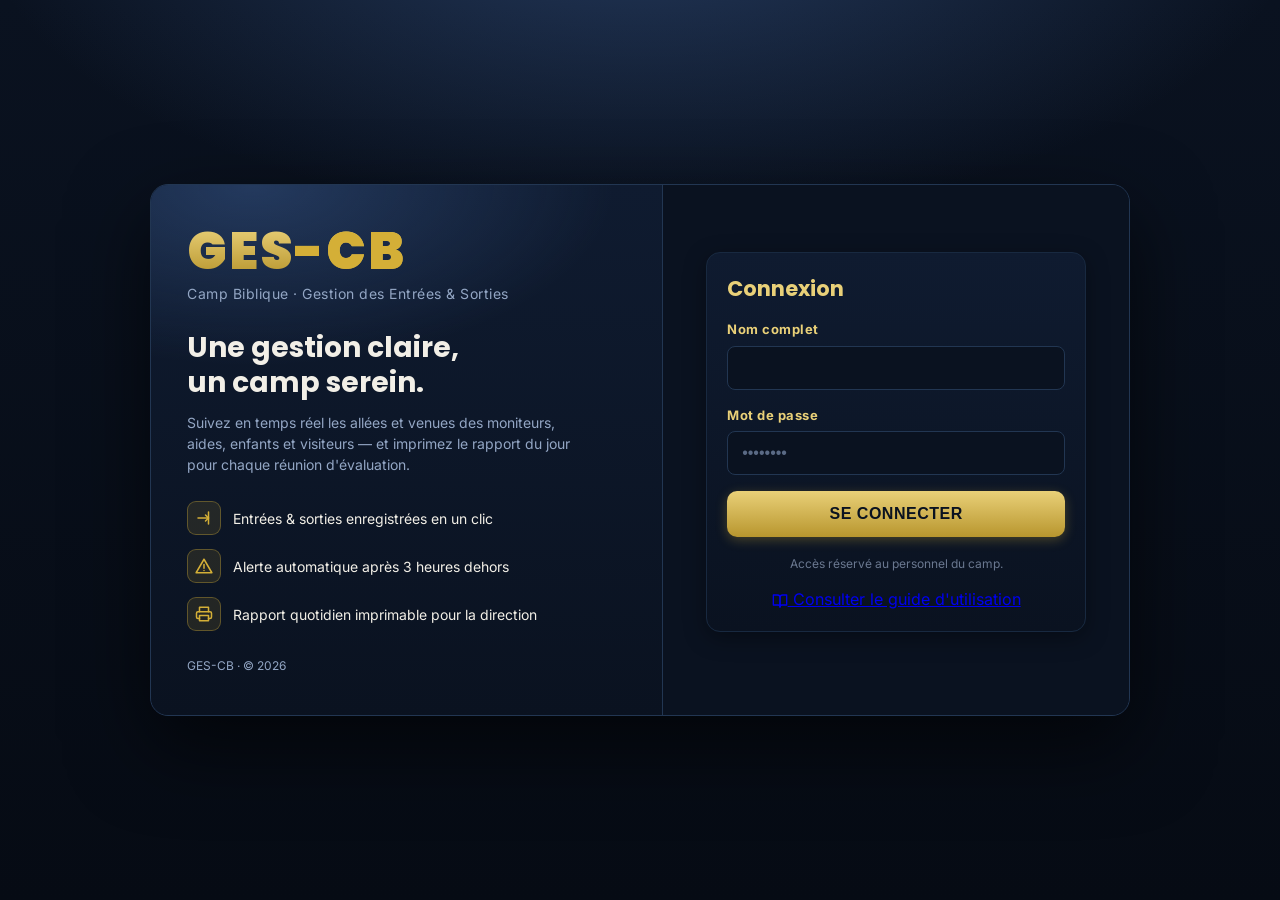
==== commit 55ebe962: "Mode demonstration : guide diaporama (10 diapos, auto 5 s, navigation manuelle) pour former les nouv" ====
--- a/accueil.html
+++ b/accueil.html
@@ -5,6 +5,12 @@
   <meta name="viewport" content="width=device-width, initial-scale=1.0" />
   <title>Accueil · GES-CB</title>
   <link rel="icon" href="favicon.svg" type="image/svg+xml" />
+  <link rel="manifest" href="manifest.webmanifest" />
+  <meta name="theme-color" content="#0F1B30" />
+  <link rel="apple-touch-icon" href="apple-touch-icon.png" />
+  <meta name="apple-mobile-web-app-capable" content="yes" />
+  <meta name="apple-mobile-web-app-status-bar-style" content="black-translucent" />
+  <meta name="apple-mobile-web-app-title" content="GES-CB" />
   <link rel="stylesheet" href="css/fonts.css" />
   <link rel="stylesheet" href="css/style.css" />
   <link rel="stylesheet" href="css/components.css" />
@@ -32,6 +38,17 @@
 
     <div id="psaume-du-jour"></div>
 
+    <div id="rappel-sauvegarde" class="rappel-sauvegarde" style="display:none;">
+      <div class="rappel-icone">
+        <svg class="icone" width="18" height="18" viewBox="0 0 24 24" fill="none" stroke="currentColor" stroke-width="2" stroke-linecap="round" stroke-linejoin="round" aria-hidden="true"><path d="M12 3v12"/><path d="m6 11 6 6 6-6"/><path d="M4 21h16"/></svg>
+      </div>
+      <div class="rappel-texte">
+        <strong>Pensez à sauvegarder.</strong>
+        <span>Aucune sauvegarde effectuée aujourd'hui. Enregistrez le fichier .db avant de fermer.</span>
+      </div>
+      <a class="btn btn-gris btn-petit" href="sauvegarde.html">Sauvegarder</a>
+    </div>
+
     <div id="grille-menu" class="grille-menu"></div>
   </div>
 
@@ -45,6 +62,19 @@
       UI.installerNavbar("accueil.html");
 
       const grille = document.getElementById("grille-menu");
+
+      // Rappel de sauvegarde : si des données existent et aucune sauvegarde aujourd'hui
+      const pad2 = (n) => String(n).padStart(2, "0");
+      const dMaintenant = new Date();
+      const isoAujourd = dMaintenant.getFullYear() + "-" + pad2(dMaintenant.getMonth() + 1) + "-" + pad2(dMaintenant.getDate());
+      const derSauv = localStorage.getItem("ges_cb_derniere_sauvegarde");
+      const derDate = derSauv ? new Date(Number(derSauv)) : null;
+      const derISO = derDate
+        ? derDate.getFullYear() + "-" + pad2(derDate.getMonth() + 1) + "-" + pad2(derDate.getDate())
+        : null;
+      if (DB.mouvements().length > 0 && derISO !== isoAujourd) {
+        document.getElementById("rappel-sauvegarde").style.display = "flex";
+      }
 
       // Psaume du jour : visible pour Tantine Nadicha
       const psaume = DB.psaumeDuJour();
@@ -63,6 +93,8 @@
         { href: "enfants.html", icone: "child", titre: "Enfants", desc: "Mouvements des enfants" },
         { href: "visiteurs.html", icone: "door", titre: "Visiteurs", desc: "Arrivées et départs" },
         { href: "statistiques.html", icone: "chart", titre: "Statistiques", desc: "Présences en temps réel" },
+        { href: "sauvegarde.html", icone: "download", titre: "Sauvegarde", desc: "Protéger et restaurer les données" },
+        { href: "guide.html", icone: "book", titre: "Guide", desc: "Démonstration pour apprendre à utiliser l'app" },
       ];
 
       grille.innerHTML = cartes
@@ -77,7 +109,7 @@
         })
         .join("");
 
-      // Splash de bienvenue : s'estompe après 1,4s (ou au clic)
+      // Splash de bienvenue : une seule fois par session (ou au clic)
       const splash = document.getElementById("splash");
       function fermerSplash() {
         if (!splash) return;
@@ -85,11 +117,24 @@
         setTimeout(function () {
           splash.remove();
           document.body.classList.add("revele");
-        }, 550);
+        }, 600);
       }
-      splash.addEventListener("click", fermerSplash);
-      setTimeout(fermerSplash, 1400);
+      if (sessionStorage.getItem("splash_vu")) {
+        splash.remove();
+        document.body.classList.add("revele");
+      } else {
+        sessionStorage.setItem("splash_vu", "1");
+        splash.addEventListener("click", fermerSplash);
+        setTimeout(fermerSplash, 1800);
+      }
     })();
+  </script>
+  <script>
+    if ("serviceWorker" in navigator) {
+      window.addEventListener("load", function () {
+        navigator.serviceWorker.register("sw.js").catch(function () {});
+      });
+    }
   </script>
 </body>
 </html>
--- a/css/style.css
+++ b/css/style.css
@@ -1,5 +1,5 @@
-:root {
-  /* Palette Royal — bleu nuit & or */
+﻿:root {
+  /* Palette Royal â€” bleu nuit & or */
   --bleu-nuit: #0A1220;
   --bleu-nuit-2: #0F1B30;
   --bleu-nuit-3: #182940;
@@ -39,7 +39,7 @@
   background-attachment: fixed;
 }
 
-/* Icône SVG générique : s'aligne sur le texte */
+/* IcÃ´ne SVG gÃ©nÃ©rique : s'aligne sur le texte */
 .icone {
   display: inline-block;
   vertical-align: middle;
@@ -51,7 +51,7 @@
   color: var(--bleu-nuit);
 }
 
-/* Barre de défilement */
+/* Barre de dÃ©filement */
 ::-webkit-scrollbar {
   width: 10px;
   height: 10px;
@@ -84,7 +84,10 @@
 body.flash-sortie::after {
   content: "";
   position: fixed;
-  inset: 0;
+  top: 0;
+  left: 0;
+  right: 0;
+  bottom: 0;
   background: rgba(46, 204, 113, 0.28);
   pointer-events: none;
   animation: flashFade 0.6s ease-out forwards;
@@ -94,7 +97,10 @@
 body.flash-retour::after {
   content: "";
   position: fixed;
-  inset: 0;
+  top: 0;
+  left: 0;
+  right: 0;
+  bottom: 0;
   background: rgba(231, 76, 60, 0.28);
   pointer-events: none;
   animation: flashFade 0.6s ease-out forwards;
@@ -106,7 +112,7 @@
   to { opacity: 0; }
 }
 
-/* PAGE CONNEXION — 2 panneaux */
+/* PAGE CONNEXION â€” 2 panneaux */
 .page-connexion {
   min-height: 100vh;
   display: flex;
@@ -126,7 +132,7 @@
   box-shadow: 0 30px 80px rgba(0, 0, 0, 0.6);
 }
 
-/* Panneau gauche : identité du camp */
+/* Panneau gauche : identitÃ© du camp */
 .panneau-gauche {
   background:
     radial-gradient(600px 300px at 20% 0%, rgba(56, 88, 140, 0.5) 0%, transparent 60%),
@@ -266,94 +272,221 @@
   text-shadow: 0 0 12px rgba(212, 175, 55, 0.35);
 }
 
-/* HEADER + NAVIGATION */
-.topbar {
-  background: linear-gradient(180deg, rgba(24, 41, 64, 0.95), rgba(15, 27, 48, 0.97));
-  border-bottom: 2px solid var(--or);
-  padding: 12px 16px;
-  display: flex;
-  flex-wrap: wrap;
-  align-items: center;
-  justify-content: space-between;
-  gap: 10px;
-  position: sticky;
+/* HEADER + NAVIGATION â€” SIDEBAR (menu latÃ©ral) */
+.burger {
+  position: fixed;
+  top: 14px;
+  left: 14px;
+  z-index: 1100;
+  display: none;
+  align-items: center;
+  justify-content: center;
+  width: 42px;
+  height: 42px;
+  background: linear-gradient(180deg, var(--bleu-nuit-3), var(--bleu-nuit));
+  border: 1px solid var(--bleu-nuit-4);
+  color: var(--or-clair);
+  border-radius: 10px;
+  cursor: pointer;
+  box-shadow: 0 3px 12px rgba(0, 0, 0, 0.45);
+}
+
+.sidebar {
+  position: fixed;
   top: 0;
-  z-index: 100;
-  box-shadow: 0 4px 18px rgba(0, 0, 0, 0.45);
-}
-
-.topbar .titre {
+  left: 0;
+  bottom: 0;
+  width: 250px;
+  z-index: 1000;
+  display: flex;
+  flex-direction: column;
+  background:
+    radial-gradient(420px 300px at 50% 0%, rgba(56, 88, 140, 0.35) 0%, transparent 60%),
+    linear-gradient(180deg, rgba(15, 27, 48, 0.98), rgba(8, 14, 26, 0.99));
+  border-right: 2px solid var(--or);
+  box-shadow: 4px 0 24px rgba(0, 0, 0, 0.5);
+  overflow-y: auto;
+  animation: sidebarEntree 0.45s cubic-bezier(0.22, 1, 0.36, 1) both;
+}
+
+@keyframes sidebarEntree {
+  from { opacity: 0; transform: translateX(-30px); }
+  to { opacity: 1; transform: translateX(0); }
+}
+
+.sidebar-logo {
   font-family: var(--serif);
-  font-size: 19px;
-  font-weight: 700;
+  font-size: 22px;
+  font-weight: 800;
   letter-spacing: 0.5px;
-}
-
-.topbar .titre span {
+  color: var(--texte);
+  padding: 22px 20px 18px;
+  border-bottom: 1px solid var(--bleu-nuit-3);
+  display: flex;
+  flex-direction: column;
+  gap: 2px;
+  line-height: 1.2;
+  opacity: 0;
+  animation: logoEntree 0.5s cubic-bezier(0.34, 1.3, 0.64, 1) 0.15s both;
+}
+
+@keyframes logoEntree {
+  from { opacity: 0; transform: translateX(-14px); }
+  to { opacity: 1; transform: translateX(0); }
+}
+
+.sidebar-logo::before {
+  content: "";
+  display: block;
+  width: 0;
+  height: 3px;
+  border-radius: 3px;
+  background: linear-gradient(90deg, var(--or), var(--or-clair), var(--or));
+  margin-bottom: 10px;
+  animation: traitOr 0.55s ease-out 0.35s forwards;
+}
+
+@keyframes traitOr {
+  to { width: 46px; }
+}
+
+.sidebar-logo span {
   color: var(--or);
 }
 
-.topbar .utilisateur {
-  font-size: 13px;
+.sidebar-logo small {
+  font-size: 11px;
+  font-weight: 600;
+  letter-spacing: 3px;
+  text-transform: uppercase;
   color: var(--texte-muet);
-}
-
-.topbar .utilisateur strong {
-  color: var(--or-clair);
-}
-
-nav.menu {
-  background: rgba(10, 18, 32, 0.92);
-  display: flex;
-  flex-wrap: wrap;
+  font-family: var(--sans);
+}
+
+.sidebar nav.menu {
+  display: flex;
+  flex-direction: column;
   gap: 6px;
-  padding: 10px 16px;
-  border-bottom: 1px solid var(--bleu-nuit-3);
-  backdrop-filter: blur(4px);
-}
-
-nav.menu a {
+  padding: 14px 12px;
+  flex: 1;
+}
+
+.sidebar nav.menu a {
   color: var(--texte);
   text-decoration: none;
-  padding: 8px 16px;
-  border-radius: 8px;
+  padding: 12px 14px;
+  border-radius: 10px;
   font-size: 14px;
   font-weight: 600;
   border: 1px solid transparent;
-  transition: all 0.15s;
-  display: inline-flex;
-  align-items: center;
-  gap: 7px;
-}
-
-nav.menu a .icone {
+  border-left: 3px solid transparent;
+  transition: all 0.2s;
+  display: flex;
+  align-items: center;
+  gap: 10px;
+  opacity: 0;
+  position: relative;
+  animation: menuEntree 0.55s cubic-bezier(0.22, 1.1, 0.36, 1) both;
+}
+
+@keyframes menuEntree {
+  from { opacity: 0; transform: translateX(-22px); }
+  to { opacity: 1; transform: translateX(0); }
+}
+
+.sidebar nav.menu a .icone {
   color: var(--or);
-  transition: color 0.15s;
-}
-
-nav.menu a:hover {
+  transition: all 0.2s;
+}
+
+.sidebar nav.menu a:hover {
   background: var(--bleu-nuit-3);
   color: var(--or-clair);
-}
-
-nav.menu a.active {
-  background: linear-gradient(180deg, var(--or-clair), var(--or-fonce));
-  color: var(--bleu-nuit);
+  transform: translateX(3px);
+  border-left-color: var(--or);
+}
+
+.sidebar nav.menu a:hover .icone {
+  color: var(--or-clair);
+  transform: scale(1.12);
+}
+
+.sidebar nav.menu a.active {
+  background: linear-gradient(90deg, rgba(212, 175, 55, 0.16), rgba(212, 175, 55, 0.04));
+  color: var(--or-clair);
   font-weight: 800;
-  box-shadow: 0 2px 10px rgba(212, 175, 55, 0.35);
-}
-
-nav.menu a.active .icone {
-  color: var(--bleu-nuit);
+  border-left: 3px solid var(--or);
+  box-shadow: inset 0 0 0 1px rgba(212, 175, 55, 0.25);
+}
+
+.sidebar nav.menu a.active .icone {
+  color: var(--or-clair);
+}
+
+.sidebar nav.menu a.active::after {
+  content: "";
+  position: absolute;
+  right: 12px;
+  top: 50%;
+  width: 6px;
+  height: 6px;
+  margin-top: -3px;
+  border-radius: 50%;
+  background: var(--or);
+  box-shadow: 0 0 8px rgba(212, 175, 55, 0.8);
+  animation: pointActive 0.8s ease-out 1.05s both;
+}
+
+@keyframes pointActive {
+  from { opacity: 0; transform: scale(0.2); }
+  to { opacity: 1; transform: scale(1); }
+}
+
+.sidebar-pied {
+  padding: 16px 20px;
+  border-top: 1px solid var(--bleu-nuit-3);
+  display: flex;
+  flex-direction: column;
+  gap: 10px;
+  opacity: 0;
+  animation: piedEntree 0.5s ease-out 0.55s both;
+}
+
+@keyframes piedEntree {
+  from { opacity: 0; transform: translateY(12px); }
+  to { opacity: 1; transform: translateY(0); }
+}
+
+.sidebar-pied .utilisateur {
+  display: flex;
+  flex-direction: column;
+  gap: 4px;
+  font-size: 12px;
+  color: var(--texte-muet);
+}
+
+.sidebar-pied .utilisateur strong {
+  color: var(--or-clair);
+  font-size: 13px;
+}
+
+.sidebar-pied .btn-deconnexion {
+  align-self: flex-start;
+  margin-top: 4px;
+}
+
+/* Fond sombre derriÃ¨re la sidebar (mobile) */
+.sidebar-fond {
+  display: none;
 }
 
 .conteneur {
   max-width: 1100px;
-  margin: 0 auto;
-  padding: 20px 16px 60px;
-}
-
-/* EN-TÊTE DE PAGE (titre + sous-titre + icône) */
+  margin-left: 250px;
+  padding: 24px 20px 60px;
+}
+
+/* EN-TÃŠTE DE PAGE (titre + sous-titre + icÃ´ne) */
 .en-tete-page {
   display: flex;
   align-items: center;
@@ -412,17 +545,20 @@
 /* SPLASH DE BIENVENUE (accueil) */
 .splash {
   position: fixed;
-  inset: 0;
+  top: 0;
+  left: 0;
+  right: 0;
+  bottom: 0;
   z-index: 9999;
   display: flex;
   flex-direction: column;
   align-items: center;
   justify-content: center;
-  gap: 16px;
+  gap: 18px;
   background:
     radial-gradient(700px 400px at 50% 0%, rgba(56, 88, 140, 0.6) 0%, transparent 65%),
     linear-gradient(180deg, var(--bleu-nuit) 0%, #060B14 100%);
-  transition: opacity 0.55s ease;
+  transition: opacity 0.6s ease;
   cursor: pointer;
 }
 
@@ -433,30 +569,35 @@
 
 .splash-sigle {
   font-family: var(--serif);
-  font-size: 60px;
+  font-size: 64px;
   font-weight: 900;
   letter-spacing: 3px;
   background: linear-gradient(180deg, var(--or-clair), var(--or-fonce));
   -webkit-background-clip: text;
   background-clip: text;
   -webkit-text-fill-color: transparent;
-  animation: splashPulse 1.3s ease-in-out infinite;
+  animation: splashZoom 0.9s cubic-bezier(0.34, 1.56, 0.64, 1) both, splashPulse 1.6s ease-in-out 0.5s infinite;
 }
 
 .splash-sigle span {
   -webkit-text-fill-color: var(--or);
 }
 
+@keyframes splashZoom {
+  from { opacity: 0; transform: scale(0.6); letter-spacing: 12px; }
+  to { opacity: 1; transform: scale(1); letter-spacing: 3px; }
+}
+
 @keyframes splashPulse {
-  0%, 100% { opacity: 1; text-shadow: 0 0 22px rgba(212, 175, 55, 0.4); }
-  50% { opacity: 0.85; text-shadow: 0 0 42px rgba(212, 175, 55, 0.85); }
+  0%, 100% { filter: drop-shadow(0 0 14px rgba(212, 175, 55, 0.35)); }
+  50% { filter: drop-shadow(0 0 34px rgba(212, 175, 55, 0.85)); }
 }
 
 .splash-ligne {
-  width: 130px;
+  width: 160px;
   height: 2px;
   background: linear-gradient(90deg, transparent, var(--or), transparent);
-  animation: splashEtire 0.9s ease-out;
+  animation: splashEtire 1s ease-out 0.3s both;
 }
 
 @keyframes splashEtire {
@@ -466,36 +607,37 @@
 
 .splash-sous {
   color: var(--texte-muet);
+  font-size: 16px;
+  letter-spacing: 5px;
+  text-transform: uppercase;
+  animation: splashFondu 0.9s ease-out 0.5s both;
+}
+
+.splash-bienvenue {
+  color: var(--or-clair);
   font-size: 15px;
-  letter-spacing: 4px;
-  text-transform: uppercase;
-}
-
-.splash-bienvenue {
-  color: var(--or-clair);
-  font-size: 14px;
-  letter-spacing: 2px;
-  animation: splashApparait 0.8s ease-out;
-}
-
-@keyframes splashApparait {
-  from { opacity: 0; transform: translateY(8px); }
+  letter-spacing: 3px;
+  animation: splashFondu 0.9s ease-out 0.7s both;
+}
+
+@keyframes splashFondu {
+  from { opacity: 0; transform: translateY(12px); }
   to { opacity: 1; transform: translateY(0); }
 }
 
-/* Révélation du contenu après le splash */
+/* RÃ©vÃ©lation du contenu aprÃ¨s le splash */
 body.revele .en-tete-page,
 body.revele .psaume {
-  animation: monter 0.5s ease-out both;
+  animation: monter 0.6s ease-out both;
 }
 
 body.revele .grille-menu .carte-menu.animer {
-  animation: monter 0.5s ease-out both;
+  animation: monter 0.6s cubic-bezier(0.34, 1.3, 0.64, 1) both;
 }
 
 @keyframes monter {
-  from { opacity: 0; transform: translateY(14px); }
-  to { opacity: 1; transform: translateY(0); }
+  from { opacity: 0; transform: translateY(26px) scale(0.97); }
+  to { opacity: 1; transform: translateY(0) scale(1); }
 }
 
 /* CARTES MENU ACCUEIL */
@@ -607,3 +749,4 @@
   font-size: 13px;
   margin-top: 6px;
 }
+
--- a/css/components.css
+++ b/css/components.css
@@ -20,6 +20,7 @@
 input[type="password"],
 input[type="tel"],
 input[type="search"],
+input[type="date"],
 select,
 textarea {
   width: 100%;
@@ -165,6 +166,121 @@
   margin-right: 2px;
 }
 
+/* ----- Barre de choix de date (historique par jour) ----- */
+.barre-date {
+  display: flex;
+  flex-wrap: wrap;
+  align-items: flex-end;
+  justify-content: space-between;
+  gap: 10px;
+  margin-bottom: 16px;
+}
+
+.barre-date h2 {
+  margin-bottom: 0;
+}
+
+.controle-date {
+  display: flex;
+  align-items: center;
+  gap: 8px;
+  flex-wrap: wrap;
+}
+
+.controle-date input[type="date"] {
+  width: auto;
+  padding: 9px 12px;
+  font-size: 14px;
+  color-scheme: dark;
+}
+
+.controle-date .libelle-date {
+  font-size: 14px;
+  color: #A6B4CE;
+  margin-right: 4px;
+}
+
+/* ----- Rappel de sauvegarde (accueil) ----- */
+.rappel-sauvegarde {
+  display: flex;
+  align-items: center;
+  gap: 12px;
+  background: linear-gradient(180deg, rgba(212, 175, 55, 0.12), rgba(212, 175, 55, 0.05));
+  border: 1px solid rgba(212, 175, 55, 0.35);
+  border-radius: 12px;
+  padding: 12px 16px;
+  margin-bottom: 16px;
+  color: var(--blanc);
+}
+
+.rappel-sauvegarde .rappel-icone {
+  display: flex;
+  align-items: center;
+  justify-content: center;
+  width: 34px;
+  height: 34px;
+  flex: 0 0 34px;
+  border-radius: 50%;
+  background: rgba(212, 175, 55, 0.18);
+  color: var(--or);
+}
+
+.rappel-sauvegarde .rappel-texte {
+  flex: 1;
+  font-size: 14px;
+  display: flex;
+  flex-direction: column;
+  gap: 2px;
+}
+
+.rappel-sauvegarde .rappel-texte span {
+  color: #A6B4CE;
+}
+
+/* ----- Graphiques (tableau de bord) ----- */
+.zone-chart {
+  min-width: 0;
+}
+
+.zone-chart svg {
+  display: block;
+}
+
+.anneau-flex {
+  display: flex;
+  align-items: center;
+  gap: 22px;
+  flex-wrap: wrap;
+}
+
+.legende {
+  display: flex;
+  flex-direction: column;
+  gap: 9px;
+  flex: 1;
+  min-width: 170px;
+}
+
+.legende-item {
+  display: flex;
+  align-items: center;
+  gap: 9px;
+  font-size: 14px;
+  color: #D6DFF0;
+}
+
+.legende-item .pastille {
+  width: 12px;
+  height: 12px;
+  border-radius: 3px;
+  flex: 0 0 12px;
+}
+
+.legende-item strong {
+  margin-left: auto;
+  color: var(--or-clair);
+}
+
 .carte h3 {
   color: var(--or-clair);
   font-family: var(--serif);
@@ -175,6 +291,13 @@
 .deux-colonnes {
   display: grid;
   grid-template-columns: 1fr 1fr;
+  gap: 16px;
+}
+
+/* Cartes empilées en pleine largeur (Moniteurs / Aides) */
+.colonnes-empilees {
+  display: flex;
+  flex-direction: column;
   gap: 16px;
 }
 
@@ -363,7 +486,10 @@
 /* ====== MODALE (historique, idees 3) ====== */
 .modale-fond {
   position: fixed;
-  inset: 0;
+  top: 0;
+  left: 0;
+  right: 0;
+  bottom: 0;
   background: rgba(4, 8, 16, 0.82);
   backdrop-filter: blur(3px);
   display: none;
--- a/css/responsive.css
+++ b/css/responsive.css
@@ -1,32 +1,42 @@
 /* ====== RESPONSIVE ====== */
+
+/* Tablettes et mobiles : sidebar cachée, menu coulissant */
 @media (max-width: 768px) {
-  .topbar {
-    padding: 10px 12px;
+  .burger {
+    display: flex;
   }
 
-  .topbar .titre {
-    font-size: 15px;
+  .sidebar {
+    transform: translateX(-100%);
+    transition: transform 0.28s ease;
+    box-shadow: none;
+    animation: none;
   }
 
-  .horloge {
-    font-size: 15px;
+  body.menu-ouvert .sidebar {
+    transform: translateX(0);
+    box-shadow: 0 0 40px rgba(0, 0, 0, 0.6);
   }
 
-  nav.menu a {
-    padding: 10px 12px;
-    font-size: 13px;
-    flex: 1;
-    text-align: center;
-    min-width: 44%;
+  body.menu-ouvert .sidebar-fond {
+    display: block;
+    position: fixed;
+    top: 0;
+    left: 0;
+    right: 0;
+    bottom: 0;
+    z-index: 999;
+    background: rgba(2, 5, 10, 0.65);
+  }
+
+  .conteneur {
+    margin-left: 0;
+    padding: 70px 12px 80px;
   }
 
   .btn {
     padding: 15px 14px;
     font-size: 15px;
-  }
-
-  .conteneur {
-    padding: 14px 12px 80px;
   }
 
   .carte-stat .valeur {
@@ -44,13 +54,6 @@
   }
 }
 
-/* Orientation paysage smartphone : compact */
-@media (max-width: 900px) and (orientation: landscape) {
-  .topbar {
-    position: static;
-  }
-}
-
 /* Aides pour grand écran tactile */
 @media (min-width: 1024px) {
   .btn {
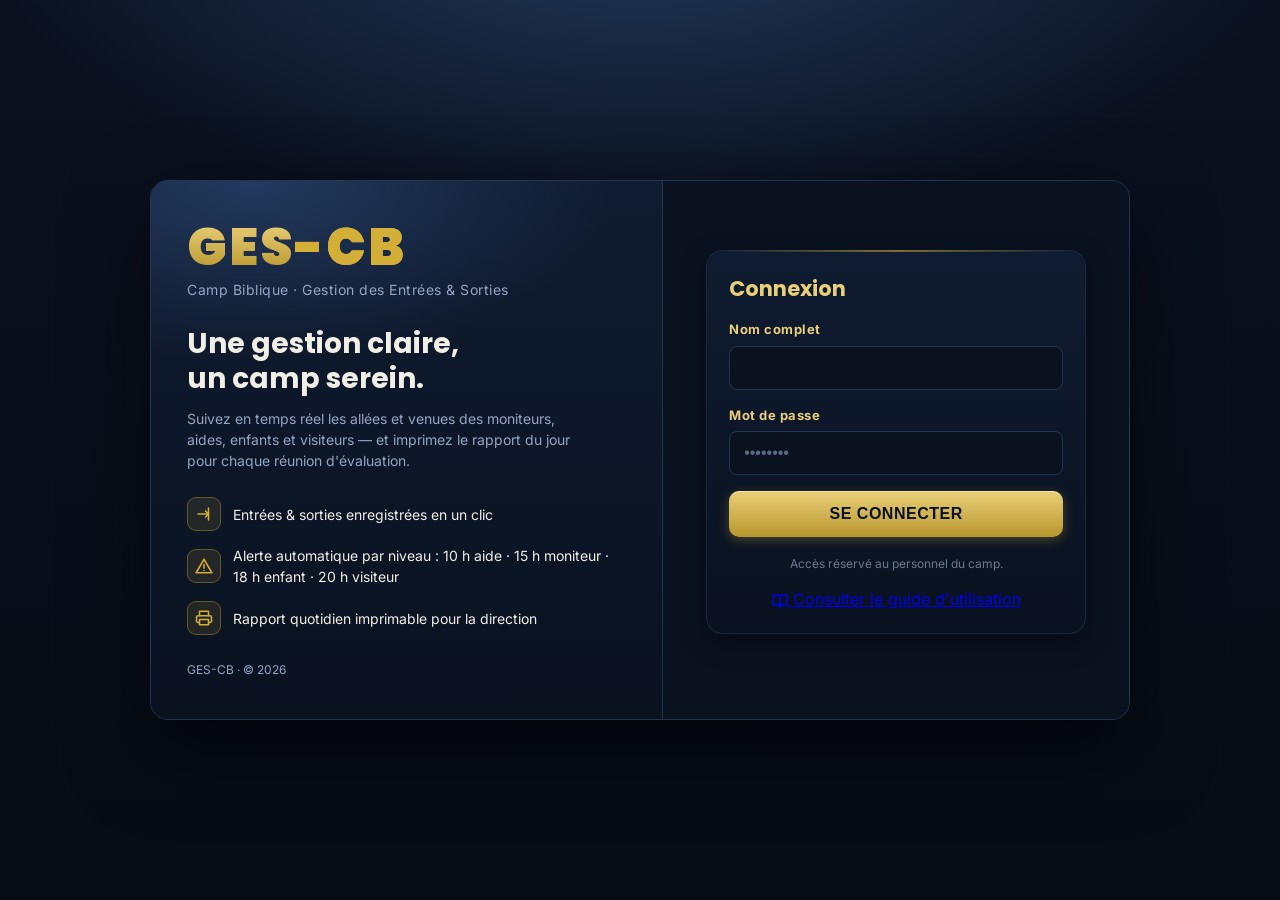
==== commit c73a058f: "Gestion du personnel (ajout/suppression), statut externe/interne des enfants, enregistrement manuel " ====
--- a/accueil.html
+++ b/accueil.html
@@ -76,7 +76,7 @@
         document.getElementById("rappel-sauvegarde").style.display = "flex";
       }
 
-      // Psaume du jour : visible pour Tantine Nadicha
+      
       const psaume = DB.psaumeDuJour();
       document.getElementById("psaume-du-jour").innerHTML =
         '<div class="psaume">' +
@@ -90,6 +90,7 @@
       const cartes = [
         { href: "moniteurs.html", icone: "users", titre: "Moniteurs", desc: "Sorties et retours des moniteurs" },
         { href: "aides.html", icone: "helpers", titre: "Aides-Moniteurs", desc: "Sorties et retours des aides" },
+        { href: "gestion.html", icone: "usersPlus", titre: "Gestion du personnel", desc: "Ajouter moniteurs & aides, affecter les commissions" },
         { href: "enfants.html", icone: "child", titre: "Enfants", desc: "Mouvements des enfants" },
         { href: "visiteurs.html", icone: "door", titre: "Visiteurs", desc: "Arrivées et départs" },
         { href: "statistiques.html", icone: "chart", titre: "Statistiques", desc: "Présences en temps réel" },
@@ -109,7 +110,7 @@
         })
         .join("");
 
-      // Splash de bienvenue : une seule fois par session (ou au clic)
+      
       const splash = document.getElementById("splash");
       function fermerSplash() {
         if (!splash) return;
--- a/css/style.css
+++ b/css/style.css
@@ -301,12 +301,21 @@
   display: flex;
   flex-direction: column;
   background:
-    radial-gradient(420px 300px at 50% 0%, rgba(56, 88, 140, 0.35) 0%, transparent 60%),
+    radial-gradient(500px 220px at 50% 100%, rgba(212, 175, 55, 0.09) 0%, transparent 60%),
+    radial-gradient(420px 300px at 50% 0%, rgba(56, 88, 140, 0.4) 0%, transparent 60%),
     linear-gradient(180deg, rgba(15, 27, 48, 0.98), rgba(8, 14, 26, 0.99));
   border-right: 2px solid var(--or);
-  box-shadow: 4px 0 24px rgba(0, 0, 0, 0.5);
+  box-shadow: 4px 0 30px rgba(0, 0, 0, 0.55);
   overflow-y: auto;
   animation: sidebarEntree 0.45s cubic-bezier(0.22, 1, 0.36, 1) both;
+}
+
+.sidebar::-webkit-scrollbar {
+  width: 6px;
+}
+
+.sidebar::-webkit-scrollbar-thumb {
+  background: var(--bleu-nuit-4);
 }
 
 @keyframes sidebarEntree {
@@ -367,8 +376,30 @@
   display: flex;
   flex-direction: column;
   gap: 6px;
-  padding: 14px 12px;
+  padding: 12px 12px 14px;
   flex: 1;
+}
+
+/* Titres de sections dans le menu */
+.sidebar nav.menu .menu-titre {
+  font-size: 10.5px;
+  font-weight: 800;
+  letter-spacing: 2.5px;
+  text-transform: uppercase;
+  color: rgba(147, 166, 196, 0.78);
+  padding: 14px 14px 4px;
+  display: flex;
+  align-items: center;
+  gap: 8px;
+  opacity: 0;
+  animation: menuEntree 0.5s ease-out both;
+}
+
+.sidebar nav.menu .menu-titre::after {
+  content: "";
+  flex: 1;
+  height: 1px;
+  background: linear-gradient(90deg, rgba(212, 175, 55, 0.35), transparent);
 }
 
 .sidebar nav.menu a {
@@ -395,8 +426,20 @@
 }
 
 .sidebar nav.menu a .icone {
-  color: var(--or);
+  width: 30px;
+  height: 30px;
+  border-radius: 9px;
+  display: inline-flex;
+  align-items: center;
+  justify-content: center;
+  flex-shrink: 0;
+  background: rgba(212, 175, 55, 0.07);
+  border: 1px solid rgba(212, 175, 55, 0.22);
   transition: all 0.2s;
+}
+
+.sidebar nav.menu a .icone svg {
+  filter: drop-shadow(0 0 4px rgba(212, 175, 55, 0.35));
 }
 
 .sidebar nav.menu a:hover {
@@ -407,20 +450,32 @@
 }
 
 .sidebar nav.menu a:hover .icone {
-  color: var(--or-clair);
+  background: rgba(212, 175, 55, 0.16);
+  border-color: rgba(212, 175, 55, 0.55);
   transform: scale(1.12);
+  box-shadow: 0 0 18px rgba(212, 175, 55, 0.35);
+}
+
+.sidebar nav.menu a:hover .icone svg {
+  filter: drop-shadow(0 0 8px rgba(212, 175, 55, 0.8));
 }
 
 .sidebar nav.menu a.active {
-  background: linear-gradient(90deg, rgba(212, 175, 55, 0.16), rgba(212, 175, 55, 0.04));
+  background: linear-gradient(90deg, rgba(212, 175, 55, 0.18), rgba(212, 175, 55, 0.05));
   color: var(--or-clair);
   font-weight: 800;
   border-left: 3px solid var(--or);
-  box-shadow: inset 0 0 0 1px rgba(212, 175, 55, 0.25);
+  box-shadow: inset 0 0 0 1px rgba(212, 175, 55, 0.3);
 }
 
 .sidebar nav.menu a.active .icone {
-  color: var(--or-clair);
+  background: rgba(212, 175, 55, 0.22);
+  border-color: var(--or);
+  box-shadow: 0 0 22px rgba(212, 175, 55, 0.45), inset 0 0 8px rgba(212, 175, 55, 0.2);
+}
+
+.sidebar nav.menu a.active .icone svg {
+  filter: drop-shadow(0 0 10px rgba(212, 175, 55, 0.9));
 }
 
 .sidebar nav.menu a.active::after {
@@ -443,7 +498,7 @@
 }
 
 .sidebar-pied {
-  padding: 16px 20px;
+  padding: 14px 14px 18px;
   border-top: 1px solid var(--bleu-nuit-3);
   display: flex;
   flex-direction: column;
@@ -460,19 +515,61 @@
 .sidebar-pied .utilisateur {
   display: flex;
   flex-direction: column;
-  gap: 4px;
-  font-size: 12px;
-  color: var(--texte-muet);
-}
-
-.sidebar-pied .utilisateur strong {
+  gap: 8px;
+}
+
+.sidebar-pied .user-ligne {
+  display: flex;
+  align-items: center;
+  gap: 10px;
+  background: linear-gradient(180deg, rgba(212, 175, 55, 0.1), rgba(212, 175, 55, 0.03));
+  border: 1px solid rgba(212, 175, 55, 0.3);
+  border-radius: 12px;
+  padding: 10px 12px;
+}
+
+.sidebar-pied .user-avatar {
+  display: inline-flex;
+  align-items: center;
+  justify-content: center;
+  width: 38px;
+  height: 38px;
+  border-radius: 50%;
+  background: linear-gradient(135deg, var(--or-clair), var(--or-fonce));
+  color: var(--bleu-nuit);
+  font-weight: 800;
+  font-size: 14px;
+  box-shadow: 0 0 14px rgba(212, 175, 55, 0.4);
+  flex-shrink: 0;
+}
+
+.sidebar-pied .user-info {
+  display: flex;
+  flex-direction: column;
+  gap: 2px;
+  min-width: 0;
+}
+
+.sidebar-pied .user-info strong {
   color: var(--or-clair);
   font-size: 13px;
+  overflow: hidden;
+  text-overflow: ellipsis;
+  white-space: nowrap;
+}
+
+.sidebar-pied .user-info span {
+  font-size: 11px;
+  color: var(--texte-muet);
 }
 
 .sidebar-pied .btn-deconnexion {
-  align-self: flex-start;
-  margin-top: 4px;
+  display: inline-flex;
+  align-items: center;
+  justify-content: center;
+  gap: 7px;
+  width: 100%;
+  margin-top: 0;
 }
 
 /* Fond sombre derriÃ¨re la sidebar (mobile) */
@@ -491,7 +588,18 @@
   display: flex;
   align-items: center;
   gap: 16px;
-  padding: 6px 2px 20px;
+  padding: 6px 2px 22px;
+  position: relative;
+}
+
+.en-tete-page::after {
+  content: "";
+  position: absolute;
+  left: 2px;
+  right: 2px;
+  bottom: 8px;
+  height: 1px;
+  background: linear-gradient(90deg, rgba(212, 175, 55, 0.55), rgba(212, 175, 55, 0.05) 70%, transparent);
 }
 
 .en-tete-page .en-tete-icone {
@@ -500,11 +608,15 @@
   justify-content: center;
   width: 56px;
   height: 56px;
-  border-radius: 14px;
-  background: linear-gradient(180deg, var(--bleu-nuit-3), var(--bleu-nuit-2));
-  border: 1px solid var(--bleu-nuit-4);
-  color: var(--or);
-  box-shadow: 0 8px 20px rgba(0, 0, 0, 0.35), inset 0 0 18px rgba(212, 175, 55, 0.06);
+  border-radius: 16px;
+  background: radial-gradient(circle at 30% 22%, var(--bleu-nuit-4), var(--bleu-nuit-3) 70%, var(--bleu-nuit-2));
+  border: 1px solid rgba(212, 175, 55, 0.55);
+  color: var(--or-clair);
+  box-shadow:
+    0 10px 26px rgba(0, 0, 0, 0.45),
+    0 0 0 5px rgba(212, 175, 55, 0.08),
+    0 0 24px rgba(212, 175, 55, 0.22),
+    inset 0 0 18px rgba(212, 175, 55, 0.08);
   flex-shrink: 0;
 }
 
@@ -514,6 +626,10 @@
   font-weight: 700;
   letter-spacing: 0.5px;
   line-height: 1.2;
+  background: linear-gradient(180deg, var(--blanc) 0%, #E9E2CE 100%);
+  -webkit-background-clip: text;
+  background-clip: text;
+  -webkit-text-fill-color: transparent;
 }
 
 .en-tete-page p {
@@ -692,9 +808,11 @@
 }
 
 .carte-menu {
-  background: linear-gradient(180deg, var(--bleu-nuit-2), var(--bleu-nuit));
+  background:
+    radial-gradient(240px 130px at 50% 0%, rgba(212, 175, 55, 0.07), transparent 70%),
+    linear-gradient(180deg, var(--bleu-nuit-2), var(--bleu-nuit));
   border: 1px solid var(--bleu-nuit-3);
-  border-radius: 14px;
+  border-radius: 16px;
   padding: 26px 20px;
   text-align: center;
   text-decoration: none;
@@ -719,23 +837,43 @@
 .carte-menu:hover {
   border-color: var(--or);
   transform: translateY(-4px);
-  box-shadow: 0 12px 30px rgba(0, 0, 0, 0.5);
+  box-shadow: 0 14px 34px rgba(0, 0, 0, 0.55), 0 0 0 1px rgba(212, 175, 55, 0.25);
 }
 
 .carte-menu:hover::before {
   opacity: 1;
 }
 
-.carte-menu .icone {
-  font-size: 38px;
-  margin-bottom: 12px;
-  filter: drop-shadow(0 4px 10px rgba(0, 0, 0, 0.4));
-  color: var(--or);
+.carte-menu > .icone {
+  width: 66px;
+  height: 66px;
+  margin: 0 auto 14px;
+  border-radius: 20px;
   display: flex;
   align-items: center;
   justify-content: center;
-  margin-left: auto;
-  margin-right: auto;
+  color: var(--bleu-nuit);
+  background: radial-gradient(circle at 30% 25%, #F3DE8B 0%, var(--or) 55%, var(--or-fonce) 100%);
+  box-shadow:
+    0 10px 24px rgba(212, 175, 55, 0.35),
+    0 2px 6px rgba(0, 0, 0, 0.45),
+    inset 0 1px 0 rgba(255, 255, 255, 0.45),
+    inset 0 -3px 8px rgba(0, 0, 0, 0.28);
+  transition: transform 0.18s, box-shadow 0.18s;
+}
+
+.carte-menu .icone svg {
+  width: 34px;
+  height: 34px;
+}
+
+.carte-menu:hover > .icone {
+  transform: scale(1.1) translateY(-2px);
+  box-shadow:
+    0 16px 32px rgba(212, 175, 55, 0.5),
+    0 0 22px rgba(212, 175, 55, 0.4),
+    inset 0 1px 0 rgba(255, 255, 255, 0.45),
+    inset 0 -3px 8px rgba(0, 0, 0, 0.28);
 }
 
 .carte-menu h3 {
--- a/css/components.css
+++ b/css/components.css
@@ -63,7 +63,7 @@
   width: 100%;
   text-transform: uppercase;
   letter-spacing: 0.5px;
-  box-shadow: 0 3px 12px rgba(212, 175, 55, 0.3);
+  box-shadow: 0 3px 12px rgba(212, 175, 55, 0.3), inset 0 1px 0 rgba(255, 255, 255, 0.35);
 }
 
 .btn:hover {
@@ -141,12 +141,26 @@
 
 /* ====== CARTES / PANNEAUX ====== */
 .carte {
+  position: relative;
   background: linear-gradient(180deg, var(--bleu-nuit-2), var(--bleu-nuit));
   border: 1px solid var(--bleu-nuit-3);
-  border-radius: 14px;
-  padding: 20px;
+  border-radius: 16px;
+  padding: 22px;
   margin-bottom: 16px;
-  box-shadow: 0 6px 22px rgba(0, 0, 0, 0.35);
+  box-shadow: 0 8px 26px rgba(0, 0, 0, 0.4);
+}
+
+.carte::before {
+  content: "";
+  position: absolute;
+  top: -1px;
+  left: 18px;
+  right: 18px;
+  height: 2px;
+  border-radius: 2px;
+  background: linear-gradient(90deg, transparent, var(--or), transparent);
+  opacity: 0.55;
+  pointer-events: none;
 }
 
 .carte h2 {
@@ -162,8 +176,15 @@
 }
 
 .carte h2 .h2-icone {
-  color: var(--or);
+  color: var(--or-clair);
+  width: 30px;
+  height: 30px;
+  padding: 5px;
+  background: rgba(212, 175, 55, 0.12);
+  border: 1px solid rgba(212, 175, 55, 0.35);
+  border-radius: 9px;
   margin-right: 2px;
+  box-shadow: 0 0 12px rgba(212, 175, 55, 0.15);
 }
 
 /* ----- Barre de choix de date (historique par jour) ----- */
@@ -330,10 +351,11 @@
   text-transform: uppercase;
   letter-spacing: 0.8px;
   white-space: nowrap;
+  border-bottom: 2px solid rgba(212, 175, 55, 0.35);
 }
 
 table.tableau td {
-  padding: 10px 12px;
+  padding: 12px 14px;
   border-top: 1px solid var(--bleu-nuit-3);
   font-size: 14px;
   vertical-align: middle;
@@ -342,7 +364,11 @@
 /* Lignes cliquables (sélection) */
 table.tableau tbody tr {
   cursor: pointer;
-  transition: background 0.12s;
+  transition: background 0.12s, transform 0.12s;
+}
+
+table.tableau tbody tr:nth-child(even) {
+  background: rgba(255, 255, 255, 0.02);
 }
 
 table.tableau tbody tr:hover {
@@ -351,21 +377,183 @@
 
 table.tableau tbody tr.selectionnee {
   background: var(--bleu-nuit-3);
-  box-shadow: inset 0 0 0 2px var(--or);
+  box-shadow: inset 0 0 0 2px var(--or), 0 0 14px rgba(212, 175, 55, 0.18);
 }
 
 table.tableau tbody tr.ligne-dehors {
-  background: rgba(231, 76, 60, 0.1);
-}
-
-.badge-statut {
-  display: inline-block;
-  padding: 2px 8px;
+  background: rgba(231, 76, 60, 0.12);
+}
+
+/* Ligne en alerte (dépassement du seuil de durée) */
+table.tableau tbody tr.ligne-alerte {
+  background: linear-gradient(90deg, rgba(231, 76, 60, 0.22), rgba(231, 76, 60, 0.08));
+  animation: ligneAlertePulse 1.4s ease-in-out infinite;
+}
+
+@keyframes ligneAlertePulse {
+  0%, 100% { box-shadow: inset 3px 0 0 0 var(--rouge); }
+  50% { box-shadow: inset 3px 0 0 0 var(--rouge), inset 0 0 18px 0 rgba(231, 76, 60, 0.25); }
+}
+
+/* Badge « alarme » dans une ligne de tableau */
+.alarme-badge {
+  display: inline-flex;
+  align-items: center;
+  gap: 5px;
+  margin-top: 6px;
+  padding: 3px 9px;
   border-radius: 20px;
   font-size: 11px;
   font-weight: 800;
-  margin-left: 8px;
+  color: #FFB3B3;
+  background: rgba(231, 76, 60, 0.18);
+  border: 1px solid var(--rouge);
+  white-space: nowrap;
+  animation: clignote 1.2s infinite;
+}
+
+/* Avatar à initiales */
+.avatar {
+  display: inline-flex;
+  align-items: center;
+  justify-content: center;
+  width: 38px;
+  height: 38px;
+  border-radius: 50%;
+  font-size: 13px;
+  font-weight: 800;
+  color: var(--or-clair);
+  border: 1px solid rgba(212, 175, 55, 0.45);
+  box-shadow: 0 3px 10px rgba(0, 0, 0, 0.35), inset 0 0 10px rgba(212, 175, 55, 0.12);
   vertical-align: middle;
+  flex-shrink: 0;
+}
+
+.avatar-m {
+  background: linear-gradient(135deg, #2E4A78, #0F1B30);
+}
+
+.avatar-f {
+  background: linear-gradient(135deg, #5E3A7E, #241432);
+}
+
+.avatar-n {
+  background: linear-gradient(135deg, #4A5874, #182940);
+}
+
+.cell-nom {
+  display: inline-flex;
+  flex-direction: column;
+  align-items: flex-start;
+  gap: 5px;
+  margin-left: 10px;
+  vertical-align: middle;
+}
+
+.cell-nom strong {
+  font-size: 14px;
+  line-height: 1.1;
+}
+
+/* Pastille de statut avec point lumineux */
+.pill-statut {
+  display: inline-flex;
+  align-items: center;
+  gap: 6px;
+  padding: 3px 10px;
+  border-radius: 20px;
+  font-size: 11px;
+  font-weight: 800;
+  letter-spacing: 0.4px;
+  white-space: nowrap;
+}
+
+.pill-statut .point {
+  width: 7px;
+  height: 7px;
+  border-radius: 50%;
+  flex-shrink: 0;
+}
+
+.pill-vert {
+  background: rgba(46, 204, 113, 0.13);
+  color: #3ADB82;
+  border: 1px solid rgba(46, 204, 113, 0.45);
+}
+
+.pill-vert .point {
+  background: #2ECC71;
+  box-shadow: 0 0 7px rgba(46, 204, 113, 0.9);
+  animation: pointPulse 2s infinite;
+}
+
+.pill-rouge {
+  background: rgba(231, 76, 60, 0.13);
+  color: #FF8378;
+  border: 1px solid rgba(231, 76, 60, 0.5);
+}
+
+.pill-rouge .point {
+  background: #E74C3C;
+  box-shadow: 0 0 7px rgba(231, 76, 60, 0.9);
+  animation: pointPulse 0.9s infinite;
+}
+
+@keyframes pointPulse {
+  0%, 100% { transform: scale(1); opacity: 1; }
+  50% { transform: scale(1.5); opacity: 0.55; }
+}
+
+/* Sexe */
+.sexe-badge {
+  display: inline-flex;
+  align-items: center;
+  justify-content: center;
+  width: 26px;
+  height: 26px;
+  border-radius: 8px;
+  font-size: 12px;
+  font-weight: 800;
+}
+
+.sexe-m {
+  background: rgba(66, 133, 244, 0.16);
+  color: #7FB2FF;
+  border: 1px solid rgba(66, 133, 244, 0.4);
+}
+
+.sexe-f {
+  background: rgba(232, 115, 176, 0.15);
+  color: #F09BC9;
+  border: 1px solid rgba(232, 115, 176, 0.4);
+}
+
+.sexe-n {
+  background: rgba(147, 166, 196, 0.15);
+  color: #A6B4CE;
+  border: 1px solid rgba(147, 166, 196, 0.4);
+}
+
+/* Commission */
+.commission-badge {
+  display: inline-block;
+  padding: 3px 10px;
+  border-radius: 20px;
+  font-size: 11.5px;
+  font-weight: 700;
+  background: rgba(212, 175, 55, 0.1);
+  color: var(--or-clair);
+  border: 1px solid rgba(212, 175, 55, 0.3);
+  white-space: nowrap;
+}
+
+/* Ligne vide (aucun résultat) */
+table.tableau tr.ligne-vide td {
+  text-align: center;
+  padding: 22px 16px;
+  color: var(--texte-muet);
+  font-size: 13px;
+  cursor: default;
 }
 
 .badge {
@@ -392,6 +580,69 @@
   background: rgba(230, 126, 34, 0.15);
   color: var(--orange);
   border: 1px solid var(--orange);
+}
+
+.badge-or {
+  background: rgba(212, 175, 55, 0.12);
+  color: var(--or-clair);
+  border: 1px solid rgba(212, 175, 55, 0.4);
+  white-space: nowrap;
+}
+
+/* Compteur à côté d'un titre de carte */
+.compteur {
+  margin-left: auto;
+  font-size: 13px;
+  font-weight: 800;
+  color: var(--or-clair);
+  background: rgba(212, 175, 55, 0.14);
+  border: 1px solid rgba(212, 175, 55, 0.35);
+  border-radius: 20px;
+  padding: 3px 12px;
+  white-space: nowrap;
+}
+
+/* Menu déroulant compact dans un tableau */
+select.select-compact {
+  width: auto;
+  min-width: 130px;
+  padding: 7px 10px;
+  font-size: 13px;
+  border-radius: 8px;
+  color: var(--texte);
+}
+
+/* Bouton icône (supprimer) */
+.btn-icon {
+  display: inline-flex;
+  align-items: center;
+  justify-content: center;
+  width: 32px;
+  height: 32px;
+  border-radius: 9px;
+  border: 1px solid rgba(231, 76, 60, 0.4);
+  background: rgba(231, 76, 60, 0.1);
+  color: var(--rouge);
+  cursor: pointer;
+  transition: all 0.15s;
+}
+
+.btn-icon:hover {
+  background: rgba(231, 76, 60, 0.2);
+  box-shadow: 0 0 10px rgba(231, 76, 60, 0.25);
+}
+
+.btn-icon.confirmer {
+  width: auto;
+  padding: 0 12px;
+  font-size: 11px;
+  font-weight: 800;
+  text-transform: uppercase;
+  letter-spacing: 0.4px;
+  background: linear-gradient(180deg, #E94F3D, #C0392B);
+  color: var(--blanc);
+  border-color: transparent;
+  box-shadow: 0 3px 12px rgba(231, 76, 60, 0.35);
 }
 
 /* ====== STATISTIQUES ====== */
@@ -458,14 +709,16 @@
 }
 
 .toast {
-  background: linear-gradient(180deg, var(--bleu-nuit-2), var(--bleu-nuit));
+  background:
+    radial-gradient(260px 40px at 50% 0%, rgba(212, 175, 55, 0.1), transparent 80%),
+    linear-gradient(180deg, var(--bleu-nuit-2), var(--bleu-nuit));
   border: 2px solid var(--or);
   color: var(--texte);
   padding: 12px 16px;
-  border-radius: 10px;
+  border-radius: 12px;
   font-weight: 700;
   text-align: center;
-  box-shadow: 0 6px 20px rgba(0, 0, 0, 0.6);
+  box-shadow: 0 8px 24px rgba(0, 0, 0, 0.6), 0 0 0 4px rgba(212, 175, 55, 0.08);
   animation: toastIn 0.25s ease-out;
 }
 
@@ -602,9 +855,11 @@
 .recap-zone {
   margin-top: 16px;
   padding: 16px;
-  background: var(--bleu-nuit);
-  border: 1px dashed var(--or);
-  border-radius: 10px;
+  background:
+    radial-gradient(200px 60px at 50% 0%, rgba(212, 175, 55, 0.08), transparent 80%),
+    var(--bleu-nuit);
+  border: 1px dashed rgba(212, 175, 55, 0.65);
+  border-radius: 12px;
   font-size: 14px;
   color: var(--texte);
   display: none;
